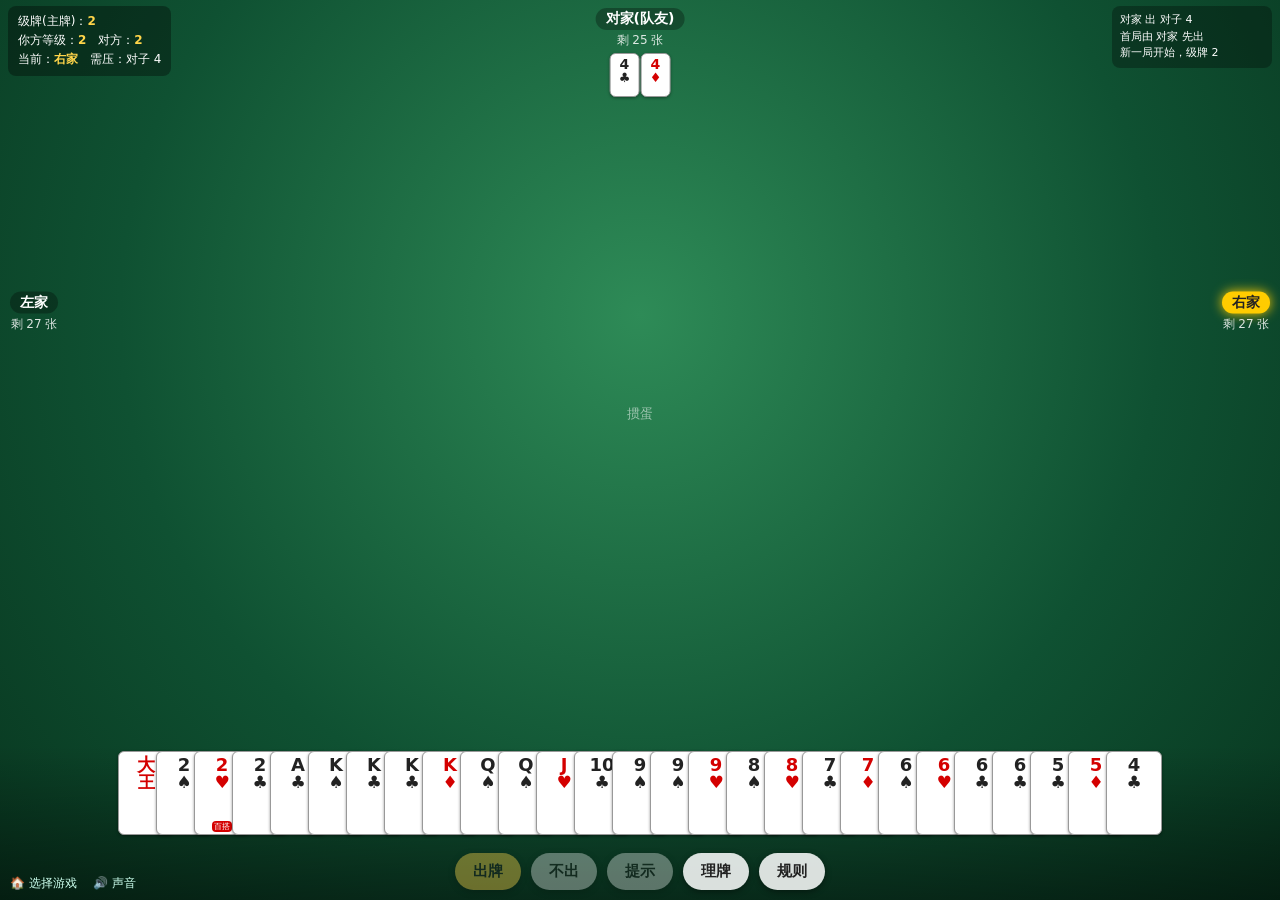
==== guandan.html @ 71511f64 "fix: correct Guandan rules and voice announcements - Implement 接风 (jiefeng): when a finished player " ====
<!DOCTYPE html>
<html lang="zh-CN">
<head>
<meta charset="UTF-8" />
<meta name="viewport" content="width=device-width, initial-scale=1.0" />
<title>掼蛋 Guandan</title>
<style>
  * { box-sizing: border-box; -webkit-tap-highlight-color: transparent; }
  body {
    margin: 0; font-family: "PingFang SC", "Microsoft YaHei", system-ui, sans-serif;
    background: radial-gradient(circle at 50% 35%, #2e8b57 0%, #0f5132 60%, #08361f 100%);
    color: #fff; height: 100vh; overflow: hidden; user-select: none;
  }
  #board { position: relative; width: 100%; height: 100%; }
  .seat { position: absolute; text-align: center; }
  .seat .name { font-size: 14px; font-weight: 600; padding: 2px 10px; border-radius: 12px;
    background: rgba(0,0,0,.3); display: inline-block; }
  .seat.turn .name { background: #ffcc00; color: #222; box-shadow: 0 0 12px #ffcc00; }
  .seat .count { font-size: 12px; opacity: .85; margin-top: 2px; }
  /* seats */
  #seat2 { top: 8px; left: 50%; transform: translateX(-50%); }      /* partner top */
  #seat1 { top: 38%; left: 10px; transform: translateY(-50%); }     /* left */
  #seat3 { top: 38%; right: 10px; transform: translateY(-50%); }    /* right */
  #seat0 { bottom: 150px; left: 50%; transform: translateX(-50%); display:none; }

  .played { margin-top: 4px; min-height: 56px; display: flex; justify-content: center; gap: 1px; }
  .played .mini { width: 30px; height: 44px; }
  .played .pass { font-size: 18px; color: #ffd; opacity:.9; padding-top:12px; }

  .card {
    background: #fff; color: #222; border-radius: 6px; border: 1px solid #999;
    display: inline-flex; flex-direction: column; align-items: center; justify-content: flex-start;
    font-weight: 700; position: relative; box-shadow: 0 1px 3px rgba(0,0,0,.4);
  }
  .card.red { color: #d40000; }
  .card .r { line-height: 1; }
  .card .s { line-height: 1; }
  .mini { width: 34px; height: 50px; font-size: 13px; padding-top:3px; }
  .mini .r { font-size: 14px; }
  .mini .s { font-size: 13px; }
  .back { background: repeating-linear-gradient(45deg,#1a3a8f,#1a3a8f 6px,#2451c4 6px,#2451c4 12px);
    border:1px solid #0b1f54; }

  #hand-area { position: absolute; bottom: 0; left: 0; right: 0; padding: 6px 8px 10px;
    background: linear-gradient(to top, rgba(0,0,0,.45), transparent); }
  #hand { display: flex; justify-content: center; flex-wrap: wrap; min-height: 96px; }
  #hand .card {
    width: 56px; height: 84px; font-size: 16px; margin-left: -18px; padding-top: 4px;
    transition: transform .12s; cursor: pointer;
  }
  #hand .card:first-child { margin-left: 0; }
  #hand .card .r { font-size: 18px; }
  #hand .card .s { font-size: 17px; }
  #hand .card.sel { transform: translateY(-18px); box-shadow: 0 0 8px #ffcc00; }
  #hand .card.wild::after { content:"百搭"; position:absolute; bottom:2px; font-size:8px;
    color:#fff; background:#d40000; border-radius:4px; padding:0 2px; font-weight:400; }

  #controls { display: flex; justify-content: center; gap: 10px; margin-top: 6px; align-items:center; }
  button {
    font-family: inherit; font-size: 15px; font-weight: 600; padding: 9px 18px; border: none;
    border-radius: 22px; cursor: pointer; color: #222; background: #ffd54a; box-shadow: 0 2px 6px rgba(0,0,0,.4);
  }
  button:disabled { opacity: .4; cursor: default; }
  button.ghost { background: rgba(255,255,255,.85); }

  #status { position: absolute; top: 6px; left: 8px; font-size: 12px; line-height: 1.6;
    background: rgba(0,0,0,.35); padding: 6px 10px; border-radius: 8px; }
  #status b { color: #ffd54a; }
  #log { position: absolute; top: 6px; right: 8px; width: 160px; font-size: 11px; line-height: 1.5;
    background: rgba(0,0,0,.3); padding: 6px 8px; border-radius: 8px; max-height: 130px; overflow: hidden; }

  #overlay { position: absolute; inset: 0; background: rgba(0,0,0,.72); display: none;
    flex-direction: column; align-items: center; justify-content: center; z-index: 10; text-align: center; }
  #overlay h2 { margin: 0 0 12px; }
  #overlay p { margin: 4px; font-size: 15px; }
  #center-hint { position:absolute; top:46%; left:50%; transform:translate(-50%,-50%);
    font-size:13px; opacity:.55; pointer-events:none; }
</style>
</head>
<body>
<div id="board">
  <div id="status"></div>
  <div id="log"></div>
  <div id="center-hint">掼蛋</div>

  <div class="seat" id="seat2"><span class="name">对家(队友)</span><div class="count"></div><div class="played"></div></div>
  <div class="seat" id="seat1"><span class="name">左家</span><div class="count"></div><div class="played"></div></div>
  <div class="seat" id="seat3"><span class="name">右家</span><div class="count"></div><div class="played"></div></div>
  <div class="seat" id="seat0"><div class="played"></div></div>

  <div id="hand-area">
    <div id="hand"></div>
    <div id="controls">
      <button id="btnPlay">出牌</button>
      <button id="btnPass" class="ghost">不出</button>
      <button id="btnHint" class="ghost">提示</button>
      <button id="btnSort" class="ghost">理牌</button>
      <button id="btnHelp" class="ghost">规则</button>
    </div>
  </div>

  <div id="overlay">
    <h2 id="ovTitle"></h2>
    <div id="ovBody"></div>
    <button id="ovBtn" style="margin-top:16px;">继续</button>
  </div>
  <div style="position:absolute;bottom:8px;left:10px;display:flex;gap:16px;z-index:5;font-size:12px;">
    <a href="index.html" style="color:#cfe;text-decoration:none;">🏠 选择游戏</a>
    <span id="sound-toggle" style="color:#cfe;cursor:pointer;user-select:none;">🔊 声音</span>
  </div>
</div>

<script>
/* ============================ 声音合成器 ============================ */
const Sound = {
  ctx: null,
  muted: false,
  init() {
    if (!this.ctx) {
      const AudioContextClass = window.AudioContext || window.webkitAudioContext;
      if (AudioContextClass) {
        this.ctx = new AudioContextClass();
      }
      this.muted = localStorage.getItem('game_sound_muted') === 'true';
      this.updateToggleButton();
    }
    if (this.ctx && this.ctx.state === 'suspended') {
      this.ctx.resume();
    }
  },
  toggleMute() {
    this.init();
    this.muted = !this.muted;
    localStorage.setItem('game_sound_muted', this.muted);
    this.updateToggleButton();
    return this.muted;
  },
  updateToggleButton() {
    const btn = document.getElementById('sound-toggle');
    if (btn) {
      btn.textContent = this.muted ? '🔇 静音' : '🔊 声音';
    }
  },
  dealSequence() {
    this.init();
    if (this.muted || !this.ctx) return;
    for (let i = 0; i < 6; i++) {
      setTimeout(() => this.play('deal'), i * 60);
    }
  },
  play(type) {
    this.init();
    if (this.muted || !this.ctx) return;
    const now = this.ctx.currentTime;
    try {
      switch(type) {
        case 'click': {
          const osc = this.ctx.createOscillator();
          const gain = this.ctx.createGain();
          osc.connect(gain);
          gain.connect(this.ctx.destination);
          osc.type = 'triangle';
          osc.frequency.setValueAtTime(600, now);
          osc.frequency.exponentialRampToValueAtTime(150, now + 0.08);
          gain.gain.setValueAtTime(0.08, now);
          gain.gain.exponentialRampToValueAtTime(0.001, now + 0.08);
          osc.start(now);
          osc.stop(now + 0.08);
          break;
        }
        case 'play': {
          const bufferSize = this.ctx.sampleRate * 0.12;
          const buffer = this.ctx.createBuffer(1, bufferSize, this.ctx.sampleRate);
          const data = buffer.getChannelData(0);
          for (let i = 0; i < bufferSize; i++) data[i] = Math.random() * 2 - 1;
          const noise = this.ctx.createBufferSource();
          noise.buffer = buffer;
          const filter = this.ctx.createBiquadFilter();
          filter.type = 'lowpass';
          filter.frequency.setValueAtTime(1000, now);
          filter.frequency.exponentialRampToValueAtTime(150, now + 0.12);
          const noiseGain = this.ctx.createGain();
          noiseGain.gain.setValueAtTime(0.12, now);
          noiseGain.gain.exponentialRampToValueAtTime(0.001, now + 0.12);
          noise.connect(filter);
          filter.connect(noiseGain);
          noiseGain.connect(this.ctx.destination);
          noise.start(now);

          const osc = this.ctx.createOscillator();
          const oscGain = this.ctx.createGain();
          osc.type = 'sine';
          osc.frequency.setValueAtTime(150, now);
          osc.frequency.exponentialRampToValueAtTime(60, now + 0.12);
          oscGain.gain.setValueAtTime(0.2, now);
          oscGain.gain.exponentialRampToValueAtTime(0.001, now + 0.12);
          osc.connect(oscGain);
          oscGain.connect(this.ctx.destination);
          osc.start(now);
          osc.stop(now + 0.12);
          break;
        }
        case 'pass': {
          const osc = this.ctx.createOscillator();
          const gain = this.ctx.createGain();
          osc.connect(gain);
          gain.connect(this.ctx.destination);
          osc.type = 'triangle';
          osc.frequency.setValueAtTime(250, now);
          osc.frequency.linearRampToValueAtTime(180, now + 0.15);
          gain.gain.setValueAtTime(0.06, now);
          gain.gain.exponentialRampToValueAtTime(0.001, now + 0.15);
          osc.start(now);
          osc.stop(now + 0.15);
          break;
        }
        case 'deal': {
          const osc = this.ctx.createOscillator();
          const gain = this.ctx.createGain();
          osc.connect(gain);
          gain.connect(this.ctx.destination);
          osc.type = 'sine';
          osc.frequency.setValueAtTime(800, now);
          osc.frequency.exponentialRampToValueAtTime(300, now + 0.04);
          gain.gain.setValueAtTime(0.03, now);
          gain.gain.exponentialRampToValueAtTime(0.001, now + 0.04);
          osc.start(now);
          osc.stop(now + 0.04);
          break;
        }
        case 'win': {
          const notes = [261.63, 329.63, 392.00, 523.25];
          notes.forEach((freq, idx) => {
            const osc = this.ctx.createOscillator();
            const gain = this.ctx.createGain();
            osc.type = 'sine';
            osc.frequency.setValueAtTime(freq, now + idx * 0.05);
            gain.gain.setValueAtTime(0, now);
            gain.gain.linearRampToValueAtTime(0.06, now + idx * 0.05 + 0.02);
            gain.gain.exponentialRampToValueAtTime(0.001, now + idx * 0.05 + 0.3);
            osc.connect(gain);
            gain.connect(this.ctx.destination);
            osc.start(now + idx * 0.05);
            osc.stop(now + idx * 0.05 + 0.3);
          });
          break;
        }
        case 'tribute': {
          const osc1 = this.ctx.createOscillator();
          const osc2 = this.ctx.createOscillator();
          const gain = this.ctx.createGain();
          osc1.type = 'sine';
          osc1.frequency.setValueAtTime(523.25, now);
          osc1.frequency.setValueAtTime(659.25, now + 0.1);
          osc2.type = 'sine';
          osc2.frequency.setValueAtTime(783.99, now);
          osc2.frequency.setValueAtTime(1046.50, now + 0.1);
          gain.gain.setValueAtTime(0.08, now);
          gain.gain.exponentialRampToValueAtTime(0.001, now + 0.35);
          osc1.connect(gain);
          osc2.connect(gain);
          gain.connect(this.ctx.destination);
          osc1.start(now);
          osc1.stop(now + 0.35);
          osc2.start(now);
          osc2.stop(now + 0.35);
          break;
        }
        case 'warn': {
          const osc = this.ctx.createOscillator();
          const gain = this.ctx.createGain();
          osc.connect(gain);
          gain.connect(this.ctx.destination);
          osc.type = 'sawtooth';
          osc.frequency.setValueAtTime(130, now);
          gain.gain.setValueAtTime(0.1, now);
          gain.gain.exponentialRampToValueAtTime(0.001, now + 0.15);
          osc.start(now);
          osc.stop(now + 0.15);
          break;
        }
        case 'victory': {
          const notes = [261.63, 293.66, 329.63, 349.23, 392.00, 440.00, 493.88, 523.25];
          notes.forEach((freq, idx) => {
            const osc = this.ctx.createOscillator();
            const gain = this.ctx.createGain();
            osc.type = 'triangle';
            osc.frequency.setValueAtTime(freq, now + idx * 0.1);
            gain.gain.setValueAtTime(0, now);
            gain.gain.linearRampToValueAtTime(0.08, now + idx * 0.1 + 0.02);
            gain.gain.exponentialRampToValueAtTime(0.001, now + idx * 0.1 + 0.4);
            osc.connect(gain);
            gain.connect(this.ctx.destination);
            osc.start(now + idx * 0.1);
            osc.stop(now + idx * 0.1 + 0.4);
          });
          break;
        }
        case 'defeat': {
          const osc = this.ctx.createOscillator();
          const gain = this.ctx.createGain();
          osc.connect(gain);
          gain.connect(this.ctx.destination);
          osc.type = 'sawtooth';
          osc.frequency.setValueAtTime(220, now);
          osc.frequency.linearRampToValueAtTime(110, now + 0.6);
          gain.gain.setValueAtTime(0.08, now);
          gain.gain.linearRampToValueAtTime(0.08, now + 0.3);
          gain.gain.exponentialRampToValueAtTime(0.001, now + 0.6);
          osc.start(now);
          osc.stop(now + 0.6);
          break;
        }
      }
    } catch (e) {
      console.warn("Web Audio API error:", e);
    }
  },
  speak(text, seatIndex = 0) {
    this.init();
    if (this.muted || !window.speechSynthesis) return;
    try {
      window.speechSynthesis.cancel();
      const utterance = new SpeechSynthesisUtterance(text);
      utterance.lang = 'zh-CN';
      const rates = [1.15, 1.25, 1.1, 1.2];
      const pitches = [1.05, 0.95, 1.15, 0.9];
      utterance.rate = rates[seatIndex % 4];
      utterance.pitch = pitches[seatIndex % 4];
      
      const voices = window.speechSynthesis.getVoices().filter(v => v.lang.includes('zh'));
      if (voices.length > 0) {
        utterance.voice = voices[seatIndex % voices.length];
      }
      window.speechSynthesis.speak(utterance);
    } catch (e) {
      console.warn("Speech synthesis error:", e);
    }
  }
};
if (typeof window !== 'undefined' && window.speechSynthesis) {
  if (window.speechSynthesis.onvoiceschanged !== undefined) {
    window.speechSynthesis.onvoiceschanged = () => {};
  }
}
window.addEventListener('click', () => Sound.init(), { once: true });
window.addEventListener('touchstart', () => Sound.init(), { once: true });

/* ============================ 牌局数据 ============================ */
const SUITS = ['S','H','C','D'];           // 黑桃 红桃 梅花 方块
const SUIT_SYM = {S:'♠',H:'♥',C:'♣',D:'♦'};
const RED = new Set(['H','D']);
let uid = 0;

function makeDeck(){
  const d=[];
  for(let k=0;k<2;k++){
    for(const s of SUITS) for(let r=2;r<=14;r++) d.push({id:uid++,suit:s,rank:r,joker:null});
    d.push({id:uid++,suit:'J',rank:null,joker:'S'});
    d.push({id:uid++,suit:'J',rank:null,joker:'B'});
  }
  return d;
}
function shuffle(a){ for(let i=a.length-1;i>0;i--){const j=Math.random()*(i+1)|0;[a[i],a[j]]=[a[j],a[i]];} return a; }

/* level 是当前级牌(数字 2..14)。红桃级牌为百搭(逢人配)。 */
function isWild(c,level){ return c.suit==='H' && c.rank===level; }
function rvCard(c,level){
  if(c.joker==='B') return 17;
  if(c.joker==='S') return 16;
  if(c.rank===level) return 15;
  return c.rank;
}
function valueName(v){
  if(v===18) return '四王'; if(v===17) return '大王'; if(v===16) return '小王';
  if(v===15) return '级牌'; if(v===14) return 'A'; if(v===13) return 'K';
  if(v===12) return 'Q'; if(v===11) return 'J'; return ''+v;
}
function rankText(c){
  if(c.joker==='B') return '大王'; if(c.joker==='S') return '小王';
  return ({11:'J',12:'Q',13:'K',14:'A'})[c.rank] || ''+c.rank;
}

/* ============================ 牌型识别 ============================ */
function tryNOAK(rest,wc,level){          // n 张同点 (含百搭填充)
  if(rest.some(c=>c.joker)){
    if(wc>0) return null;
    const t=new Set(rest.map(c=>c.joker));
    if(t.size!==1) return null;
    return {value: rest[0].joker==='B'?17:16, n:rest.length};
  }
  if(rest.length===0) return {value:15,n:wc};
  const r=rest[0].rank;
  if(rest.some(c=>c.rank!==r)) return null;
  return {value: r===level?15:r, n:rest.length+wc};
}
function seqValue(rest,wc,g,nr){           // 连张: g=每点张数, nr=连续点数个数
  if(rest.length+wc !== g*nr) return null;
  if(rest.some(c=>c.joker)) return null;
  const cnt={}; rest.forEach(c=>cnt[c.rank]=(cnt[c.rank]||0)+1);
  for(let start=1; start<=15-nr; start++){
    let ok=true, inWin=0;
    for(let i=0;i<nr;i++){
      let r=start+i; let ar=(r===1)?14:r;
      let h=cnt[ar]||0;
      if(h>g){ok=false;break;}
      inWin+=h;
    }
    if(!ok) continue;
    if(inWin!==rest.length) continue;      // 有牌落在窗口外
    return start+nr-1;                      // 以顶点比大小
  }
  return null;
}
function tryFullHouse(sel,level){          // 三带二
  const rest=sel.filter(c=>!isWild(c,level)), wc=sel.length-rest.length;
  if(rest.some(c=>c.joker)) return null;
  const cnt={}; rest.forEach(c=>cnt[c.rank]=(cnt[c.rank]||0)+1);
  const cands=[...new Set([...Object.keys(cnt).map(Number),level])];
  let best=null;
  for(const tR of cands) for(const pR of cands){
    if(tR===pR) continue;
    const hT=cnt[tR]||0, hP=cnt[pR]||0;
    if(hT>3||hP>2) continue;
    if(hT+hP!==rest.length) continue;
    if((3-hT)+(2-hP)!==wc) continue;
    const v=(tR===level)?15:tR;
    if(best===null||v>best) best=v;
  }
  return best;
}
function seqOnSel(sel,level,g,nr){
  const rest=sel.filter(c=>!isWild(c,level)), wc=sel.length-rest.length;
  return seqValue(rest,wc,g,nr);
}
function tryStraightFlush(sel,level){
  const rest=sel.filter(c=>!isWild(c,level)), wc=sel.length-rest.length;
  if(rest.some(c=>c.joker)) return null;
  if(new Set(rest.map(c=>c.suit)).size>1) return null;
  return seqValue(rest,wc,1,5);
}

// 返回该组牌可表达的所有合法牌型
function evaluateSelection(sel,level){
  const rest=sel.filter(c=>!isWild(c,level)), wc=sel.length-rest.length, n=sel.length;
  const ds=[];
  const noak=tryNOAK(rest,wc,level);
  if(noak){
    if(noak.n===1) ds.push({category:'normal',type:'single',len:1,value:noak.value});
    else if(noak.n===2) ds.push({category:'normal',type:'pair',len:2,value:noak.value});
    else if(noak.n===3) ds.push({category:'normal',type:'triple',len:3,value:noak.value});
    else if(noak.n>=4) ds.push({category:'bomb',type:'bomb',len:noak.n,value:noak.value,strength:noak.n*100+noak.value});
  }
  if(n===5){
    const fh=tryFullHouse(sel,level); if(fh!=null) ds.push({category:'normal',type:'fullhouse',len:5,value:fh});
    const st=seqOnSel(sel,level,1,5); if(st!=null) ds.push({category:'normal',type:'straight',len:5,value:st});
    const sf=tryStraightFlush(sel,level); if(sf!=null) ds.push({category:'bomb',type:'straightflush',len:5,value:sf,strength:550+sf});
  }
  if(n===6){
    const tb=seqOnSel(sel,level,2,3); if(tb!=null) ds.push({category:'normal',type:'tube',len:6,value:tb});
    const pl=seqOnSel(sel,level,3,2); if(pl!=null) ds.push({category:'normal',type:'plate',len:6,value:pl});
  }
  if(n===4 && sel.every(c=>c.joker)){
    const s=sel.filter(c=>c.joker==='S').length, b=sel.filter(c=>c.joker==='B').length;
    if(s===2&&b===2) ds.push({category:'bomb',type:'fourjokers',len:4,value:18,strength:100000});
  }
  return ds;
}
function compareBeat(d,req){
  if(!req) return true;
  if(d.category==='bomb'){ if(req.category!=='bomb') return true; return d.strength>req.strength; }
  if(req.category==='bomb') return false;
  return d.type===req.type && d.len===req.len && d.value>req.value;
}
const TYPE_ORDER=['straight','tube','plate','fullhouse','triple','pair','single'];
function choosePlay(ds,req){
  if(!ds.length) return null;
  if(req){
    const norm=ds.filter(d=>d.category==='normal');
    for(const d of norm) if(compareBeat(d,req)) return d;
    const bombs=ds.filter(d=>d.category==='bomb').sort((a,b)=>a.strength-b.strength);
    for(const d of bombs) if(compareBeat(d,req)) return d;
    return null;
  }
  const norm=ds.filter(d=>d.category==='normal');
  if(norm.length){ norm.sort((a,b)=>TYPE_ORDER.indexOf(a.type)-TYPE_ORDER.indexOf(b.type)); return norm[0]; }
  return ds.filter(d=>d.category==='bomb').sort((a,b)=>a.strength-b.strength)[0]||null;
}
function descText(d){
  const m={single:'单张',pair:'对子',triple:'三张',fullhouse:'三带二',straight:'顺子',
    tube:'三连对',plate:'钢板',bomb:d.len+'炸',straightflush:'同花顺',fourjokers:'四王炸'};
  return (m[d.type]||d.type)+' '+valueName(d.value);
}

/* ============================ AI 候选生成 ============================ */
function genMoves(hand,level){
  const moves=[], byRank={}, jokers=[], rankCards={};
  hand.forEach(c=>{
    if(c.joker) jokers.push(c);
    else { (byRank[c.rank]=byRank[c.rank]||[]).push(c); (rankCards[c.rank]=rankCards[c.rank]||[]).push(c); }
  });
  hand.forEach(c=>moves.push([c]));                       // 单张
  for(const r in byRank){ const g=byRank[r];
    if(g.length>=2) moves.push(g.slice(0,2));
    if(g.length>=3) moves.push(g.slice(0,3));
    if(g.length>=4) moves.push(g.slice());                // 炸弹
  }
  const sj=jokers.filter(c=>c.joker==='S'), bj=jokers.filter(c=>c.joker==='B');
  if(sj.length>=2) moves.push(sj.slice(0,2));
  if(bj.length>=2) moves.push(bj.slice(0,2));
  if(sj.length>=2&&bj.length>=2) moves.push([...sj.slice(0,2),...bj.slice(0,2)]);
  for(const r in byRank) if(byRank[r].length>=3)          // 三带二
    for(const r2 in byRank) if(r2!==r&&byRank[r2].length>=2)
      moves.push([...byRank[r].slice(0,3),...byRank[r2].slice(0,2)]);
  const seq=(g,nr)=>{ for(let s=1;s<=15-nr;s++){ const sel=[]; let ok=true;
    for(let i=0;i<nr;i++){ let r=s+i, ar=(r===1)?14:r; const cs=rankCards[ar]||[];
      if(cs.length<g){ok=false;break;} for(let k=0;k<g;k++) sel.push(cs[k]); }
    if(ok) moves.push(sel); } };
  seq(1,5); seq(2,3); seq(3,2);                            // 顺子 / 三连对 / 钢板
  return moves;
}

/* ============================ 游戏状态 ============================ */
const NAMES=['你','左家','对家','右家'];
let players=[], currentLevel=2, teamLevels=[2,2], aFails=[0,0];  // aFails: 各队"打A未过"次数(三打A)
let currentPlayer=0, lastPlay=null, passed=new Set(), finishedOrder=[], gameOver=false;
let selected=new Set();
let prevOrder=null;                          // 上一局名次(idx数组)，决定进贡
let pendingReturns=[], retIndex=0, returnMode=null, tributeLead=0, tributeMsgs=[];
const team=i=>i%2;
function cardName(c){ return c.joker?rankText(c):rankText(c)+SUIT_SYM[c.suit]; }

function newGame(){
  teamLevels=[2,2]; currentLevel=2; aFails=[0,0]; gameOver=false; prevOrder=null;
  startDeal();
}
function startDeal(){
  Sound.dealSequence();
  const deck=shuffle(makeDeck());
  players=[0,1,2,3].map(i=>({idx:i,hand:[],finished:false,lastShown:null}));
  deck.forEach((c,i)=>players[i%4].hand.push(c));
  players.forEach(p=>sortHand(p.hand));
  lastPlay=null; passed.clear(); finishedOrder=[]; selected.clear();
  returnMode=null; pendingReturns=[]; retIndex=0; tributeMsgs=[];
  log('新一局开始，级牌 '+valueName(currentLevel));
  if(!prevOrder){ currentPlayer=Math.floor(Math.random()*4); log('首局由 '+NAMES[currentPlayer]+' 先出'); renderAll(); step(); }   // 首局无进贡, 随机先出
  else runTribute();
}

/* ---------- 进贡 / 还贡 ---------- */
function runTribute(){
  Sound.play('tribute');
  const order=prevOrder, winT=team(order[0]);
  const dbl=team(order[1])===winT;                          // 双下=头游+二游同队
  const pairs=dbl ? [{p:order[3],r:order[0]},{p:order[2],r:order[1]}]
                  : [{p:order[3],r:order[0]}];
  const bigJokers=pairs.reduce((s,x)=>s+players[x.p].hand.filter(c=>c.joker==='B').length,0);
  if(bigJokers>=2){                                          // 抗贡
    Sound.speak("抗贡！", order[3]);
    showTributeInfo(['抗贡！进贡方持有两张大王，本局免进贡'],()=>finishTribute(order[0]));
    return;
  }
  tributeMsgs=[]; const info=[];
  Sound.speak("进贡", order[3]);
  for(const x of pairs){
    const ph=players[x.p].hand;
    const card=ph.filter(c=>!isWild(c,currentLevel)).sort((a,b)=>rvCard(b,currentLevel)-rvCard(a,currentLevel))[0];
    players[x.p].hand=ph.filter(c=>c.id!==card.id);
    players[x.r].hand.push(card);
    info.push({payer:x.p,receiver:x.r,card});
    tributeMsgs.push(`${NAMES[x.p]} 进贡 ${cardName(card)} 给 ${NAMES[x.r]}`);
  }
  tributeLead = info.length===2
    ? (rvCard(info[0].card,currentLevel)>=rvCard(info[1].card,currentLevel)?info[0]:info[1]).payer
    : info[0].payer;                                         // 进贡最大者先出
  pendingReturns=info.map(t=>({payer:t.payer,receiver:t.receiver}));
  retIndex=0; processReturns();
}
function processReturns(){
  while(retIndex<pendingReturns.length){
    const pr=pendingReturns[retIndex];
    if(pr.receiver===0){                                     // 轮到你还贡
      returnMode=pr; renderAll(); updateButtons();
      log(`请选一张不大于10的牌还贡给 ${NAMES[pr.payer]}，再按「出牌」`);
      Sound.speak("请还贡", 0);
      return;
    }
    autoReturn(pr); retIndex++;
  }
  finalizeTribute();
}
function autoReturn(pr){
  const h=players[pr.receiver].hand;
  let cand=h.filter(c=>!c.joker && !isWild(c,currentLevel) && c.rank<=10);
  if(!cand.length) cand=h.filter(c=>!isWild(c,currentLevel));
  if(!cand.length) cand=h.slice();
  const card=cand.sort((a,b)=>rvCard(a,currentLevel)-rvCard(b,currentLevel))[0];
  players[pr.receiver].hand=h.filter(c=>c.id!==card.id);
  players[pr.payer].hand.push(card);
  tributeMsgs.push(`${NAMES[pr.receiver]} 还贡 ${cardName(card)} 给 ${NAMES[pr.payer]}`);
}
function finalizeTribute(){
  returnMode=null; players.forEach(p=>sortHand(p.hand));
  showTributeInfo(tributeMsgs,()=>finishTribute(tributeLead));
}
function finishTribute(leader){
  lastPlay=null; passed.clear(); players.forEach(p=>p.lastShown=null);
  currentPlayer=leader; renderAll(); step();
}
function showTributeInfo(lines,cb){ showOverlay('进贡 · 还贡', lines.join('<br>')||'无', cb, '开始出牌'); }
function sortHand(h){ h.sort((a,b)=>rvCard(b,currentLevel)-rvCard(a,currentLevel) || SUITS.indexOf(a.suit)-SUITS.indexOf(b.suit)); }
function nextActive(i){ let j=(i+1)%4; let g=0; while(players[j].finished && g<4){ j=(j+1)%4; g++; } return j; }

function step(){
  if(gameOver) return;
  const active=players.filter(p=>!p.finished);
  // 双下提前结束: 头游+二游同队即本局胜负已定, 剩余两家按手牌数定三/四游
  if(finishedOrder.length>=2 && team(finishedOrder[0].idx)===team(finishedOrder[1].idx)){
    active.sort((a,b)=>a.hand.length-b.hand.length).forEach(p=>{ p.finished=true; finishedOrder.push(p); });
    endDeal(); return;
  }
  if(active.length<=1){ if(active.length===1){ active[0].finished=true; finishedOrder.push(active[0]); } endDeal(); return; }
  if(players[currentPlayer].finished){ currentPlayer=nextActive(currentPlayer); return step(); }
  if(currentPlayer===0){ renderAll(); updateButtons(); return; }
  renderAll(); updateButtons();
  setTimeout(()=>{
    const mv=aiMove(currentPlayer);
    if(mv) applyPlay(currentPlayer,mv.cards,mv.desc); else applyPass(currentPlayer);
    afterAction();
  },650);
}
function afterAction(){
  if(gameOver) return;
  if(lastPlay){
    const others=players.filter(p=>!p.finished && p.idx!==lastPlay.player);
    if(others.every(p=>passed.has(p.idx))){
      let leader=lastPlay.player;
      if(players[leader].finished){
        // 出完牌者赢得本轮，出牌权应交给其队友(对家)继续交战，
        // 队友也出完才轮到下家——不能把胜利果实让给对方
        const partner=(leader+2)%4;
        leader = players[partner].finished ? nextActive(leader) : partner;
      }
      lastPlay=null; passed.clear(); players.forEach(p=>p.lastShown=null);
      currentPlayer=leader; renderAll(); return step();
    }
  }
  currentPlayer=nextActive(currentPlayer); renderAll(); step();
}
function rankVoiceName(v, level) {
  if (v === 15) v = level;
  if (v === 18) return '四王';
  if (v === 17) return '大王';
  if (v === 16) return '小王';
  if (v === 14) return 'a';
  if (v === 13) return 'k';
  if (v === 12) return 'q';
  if (v === 11) return 'j';
  if (v === 10) return '十';
  if (v === 9) return '九';
  if (v === 8) return '八';
  if (v === 7) return '七';
  if (v === 6) return '六';
  if (v === 5) return '五';
  if (v === 4) return '四';
  if (v === 3) return '三';
  if (v === 2) return '二';
  return '' + v;
}
function getGuandanPlaySpeech(desc, cards, level) {
  const t = desc.type;
  const v = desc.value;
  switch (t) {
    case 'single':
      return rankVoiceName(v, level);
    case 'pair':
      return "对" + rankVoiceName(v, level);
    case 'triple':
      return "三个" + rankVoiceName(v, level);
    case 'fullhouse':
      return "三带二";
    case 'straight':
      return "顺子";
    case 'tube':
      return "三连对";
    case 'plate':
      return "钢板";
    case 'bomb':
      return desc.len + "炸";
    case 'straightflush':
      return "同花顺";
    case 'fourjokers':
      return "四王炸";
    default:
      return descText(desc);
  }
}
function applyPlay(idx,cards,desc){
  const p=players[idx]; const ids=new Set(cards.map(c=>c.id));
  p.hand=p.hand.filter(c=>!ids.has(c.id));
  lastPlay={player:idx,desc,cards:cards.slice()};
  passed.clear(); players.forEach(q=>{ if(q.idx!==idx) q.lastShown=null; });
  p.lastShown=cards.slice();
  log(NAMES[idx]+' 出 '+descText(desc));
  Sound.play('play');
  
  let speechText = getGuandanPlaySpeech(desc, cards, currentLevel);
  if (p.hand.length === 1) {
    speechText += "，剩一张";
  } else if (p.hand.length === 2) {
    speechText += "，剩两张";
  }
  Sound.speak(speechText, idx);

  if(p.hand.length===0){ p.finished=true; finishedOrder.push(p); log('🎉 '+NAMES[idx]+' 出完!'); }
}
function applyPass(idx){
  passed.add(idx);
  players[idx].lastShown='pass';
  log(NAMES[idx]+' 不出');
  Sound.play('pass');
  
  const passPhrases = ["不出", "不要", "要不起", "过"];
  const phrase = passPhrases[Math.floor(Math.random() * passPhrases.length)];
  Sound.speak(phrase, idx);
}

function bombCardIds(hand){                       // 属于炸弹的牌(不可拆)
  const ids=new Set(), byRank={}, jk={S:[],B:[]};
  hand.forEach(c=>{ if(c.joker)jk[c.joker].push(c); else (byRank[c.rank]=byRank[c.rank]||[]).push(c); });
  for(const r in byRank) if(byRank[r].length>=4) byRank[r].forEach(c=>ids.add(c.id));
  if(jk.S.length>=2&&jk.B.length>=2) jk.S.concat(jk.B).forEach(c=>ids.add(c.id));
  return ids;
}
function breakage(cards,hand){                    // 拆牌惩罚: 拆散对子/三条留下零头
  const cnt={}; hand.forEach(c=>{const k=c.joker||('r'+c.rank); cnt[k]=(cnt[k]||0)+1;});
  const used={}; cards.forEach(c=>{const k=c.joker||('r'+c.rank); used[k]=(used[k]||0)+1;});
  let pen=0; for(const k in used) if(used[k]<cnt[k]) pen+=cnt[k]-used[k];
  return pen;
}
function aiMove(idx){
  const hand=players[idx].hand, req=lastPlay?lastPlay.desc:null, lvl=currentLevel;
  const bombIds=bombCardIds(hand), cand=[];
  for(const m of genMoves(hand,lvl)){
    const d=choosePlay(evaluateSelection(m,lvl),null); if(!d) continue;
    cand.push({cards:m,desc:d,bk:breakage(m,hand),
      breaksBomb:d.category!=='bomb'&&m.some(c=>bombIds.has(c.id))});
  }
  const beats=cand.filter(c=>compareBeat(c.desc,req));
  const goOut=p=>p.filter(c=>c.cards.length===hand.length).sort((a,b)=>a.desc.value-b.desc.value)[0];

  // 队友正压着这墩 → 配合，不抢自家人(除非能一手走完)
  if(req && lastPlay.player!==idx && team(lastPlay.player)===team(idx)){
    return goOut(beats) || null;
  }

  if(!req){                                       // 自由出牌
    let pool=beats.filter(c=>c.desc.category==='normal'&&!c.breaksBomb);
    if(!pool.length) pool=beats.filter(c=>c.desc.category==='normal');
    if(!pool.length) pool=beats;
    const out=goOut(pool); if(out) return out;
    pool.sort((a,b)=>a.bk-b.bk || a.desc.value-b.desc.value || b.cards.length-a.cards.length);
    return pool[0];
  }

  // 压对手: 优先不拆炸/不拆牌、用最小的牌压
  const norm=beats.filter(c=>c.desc.category==='normal');
  const nb=norm.filter(c=>!c.breaksBomb), pool=nb.length?nb:norm;
  if(pool.length){
    const out=goOut(pool); if(out) return out;
    pool.sort((a,b)=>a.desc.value-b.desc.value || a.bk-b.bk || a.cards.length-b.cards.length);
    return pool[0];
  }
  // 只能动炸弹
  const bombs=beats.filter(c=>c.desc.category==='bomb').sort((a,b)=>a.desc.strength-b.desc.strength);
  if(bombs.length){
    const oppLow=players.some(q=>!q.finished&&team(q.idx)!==team(idx)&&q.hand.length<=4);
    if(oppLow || hand.length<=bombs[0].cards.length) return bombs[0];
  }
  return null;
}

function endDeal(){
  const order=finishedOrder.map(p=>p.idx);
  const winner=order[0], winTeam=team(winner), loseTeam=1-winTeam;
  const partner=(winner+2)%4;
  const pRank=order.indexOf(partner);                 // 0-based 名次
  const gain=[0,3,2,1][pRank];                          // 头游+队友(二游/三游/四游)
  const me=team(0)===winTeam;
  const sideName=t=>t===0?'你方':'对方';
  const demote=t=>{ teamLevels[t]=2; aFails[t]=0; };    // 三打A未过, 降回2级
  const msgs=[`名次：${order.map((i,n)=>(n+1)+'.'+NAMES[i]).join('  ')}`,
              `<b>${sideName(winTeam)}</b> 头游`];
  let title;

  if(teamLevels[winTeam]===14){                         // 打A方当头游, 判定过A
    if(gain>=2){                                         // 双下 或 1、3名 → 过A获胜
      gameOver=true;
      title=me?'🏆 你方过A，获胜！':'😵 对方过A，你方失败';
      msgs.push(`${sideName(winTeam)}在 A 上${gain===3?'双下':'1、3名'}，过 A 获胜！`);
      Sound.play(me?'victory':'defeat');
      showOverlay(title,msgs.join('<br>'),()=>newGame(),'再来一局');
      return;
    }
    aFails[winTeam]++;                                   // 1、4名 → 打A未过
    if(aFails[winTeam]>=3){ demote(winTeam); msgs.push(`⚠ ${sideName(winTeam)}三次打 A 未过，降回 2 级！`); }
    else msgs.push(`${sideName(winTeam)}打 A 未过(1、4名)，第 ${aFails[winTeam]} 次，继续打 A`);
  } else {                                               // 未到A: 正常升级, 最高停在A
    teamLevels[winTeam]=Math.min(14, teamLevels[winTeam]+gain);
    msgs.push(`升 ${gain} 级，至 ${valueName(teamLevels[winTeam])}`);
  }

  if(teamLevels[loseTeam]===14){                         // 对方停在A却未得头游, 也算一次打A未过
    aFails[loseTeam]++;
    if(aFails[loseTeam]>=3){ demote(loseTeam); msgs.push(`⚠ ${sideName(loseTeam)}三次打 A 未过，降回 2 级！`); }
    else msgs.push(`${sideName(loseTeam)}打 A 未过(未得头游)，第 ${aFails[loseTeam]} 次`);
  }

  currentLevel=teamLevels[winTeam];                      // 下一局级牌跟随本局头游方
  title=(me?'本局你方头游':'本局对方头游')+' — 下局打 '+valueName(currentLevel);
  Sound.play(me?'win':'defeat');
  showOverlay(title,msgs.join('<br>'),()=>{ prevOrder=order; startDeal(); },'下一局');
}

/* ============================ 人类操作 ============================ */
function onPlay(){
  if(returnMode){                                  // 还贡模式
    const sel=players[0].hand.filter(c=>selected.has(c.id));
    if(sel.length!==1){ flash('请选一张牌还贡'); return; }
    const card=sel[0];
    if(card.joker||isWild(card,currentLevel)||card.rank>10){ flash('还贡必须是一张不大于10的牌'); return; }
    selected.clear();
    const pr=returnMode; const h=players[pr.receiver].hand;
    players[pr.receiver].hand=h.filter(c=>c.id!==card.id);
    players[pr.payer].hand.push(card);
    tributeMsgs.push(`你 还贡 ${cardName(card)} 给 ${NAMES[pr.payer]}`);
    returnMode=null; retIndex++; processReturns();
    return;
  }
  if(currentPlayer!==0||gameOver) return;
  const sel=players[0].hand.filter(c=>selected.has(c.id));
  if(!sel.length){ flash('请选择要出的牌'); return; }
  const d=choosePlay(evaluateSelection(sel,currentLevel), lastPlay?lastPlay.desc:null);
  if(!d){ flash(lastPlay?'打不过上家 / 不是合法牌型':'不是合法牌型'); return; }
  selected.clear();
  applyPlay(0,sel,d);
  afterAction();
}
function onPass(){
  if(currentPlayer!==0||gameOver||!lastPlay) return;
  selected.clear(); applyPass(0); afterAction();
}
function onHint(){
  if(currentPlayer!==0) return;
  const req=lastPlay?lastPlay.desc:null;
  const cand=[];
  for(const m of genMoves(players[0].hand,currentLevel)){
    const d=choosePlay(evaluateSelection(m,currentLevel),null);
    if(d && compareBeat(d,req)) cand.push({cards:m,desc:d});
  }
  if(!cand.length){ flash('没有能出的牌，建议「不出」'); return; }
  const norm=cand.filter(c=>c.desc.category==='normal'); const pool=norm.length?norm:cand;
  pool.sort((a,b)=>(a.desc.value-b.desc.value)||(a.cards.length-b.cards.length));
  selected=new Set(pool[0].cards.map(c=>c.id));
  renderHand();
}
function toggleCard(id){
  if((currentPlayer!==0&&!returnMode)||gameOver) return;
  if(selected.has(id)) selected.delete(id); else selected.add(id);
  Sound.play('click');
  renderHand();
}

/* ============================ 渲染 ============================ */
function cardEl(c,cls){
  const d=document.createElement('div');
  d.className='card '+(cls||'')+((c.joker||RED.has(c.suit))?' red':'')+(isWild(c,currentLevel)?' wild':'');
  if(c.joker){ d.innerHTML=`<div class="r">${c.joker==='B'?'大':'小'}</div><div class="s">王</div>`; }
  else d.innerHTML=`<div class="r">${rankText(c)}</div><div class="s">${SUIT_SYM[c.suit]}</div>`;
  return d;
}
function backEl(){ const d=document.createElement('div'); d.className='card mini back'; return d; }

function renderSeat(i){
  const seat=document.getElementById('seat'+i), p=players[i];
  seat.classList.toggle('turn', currentPlayer===i && !gameOver);
  if(i!==0){
    seat.querySelector('.count').textContent='剩 '+p.hand.length+' 张'+(p.finished?' ✔':'');
  }
  const pl=seat.querySelector('.played'); pl.innerHTML='';
  if(p.lastShown==='pass'){ const s=document.createElement('div'); s.className='pass'; s.textContent='不出'; pl.appendChild(s); }
  else if(Array.isArray(p.lastShown)){ p.lastShown.forEach(c=>pl.appendChild(cardEl(c,'mini'))); }
}
function renderHand(){
  const h=document.getElementById('hand'); h.innerHTML='';
  players[0].hand.forEach(c=>{
    const el=cardEl(c); if(selected.has(c.id)) el.classList.add('sel');
    el.onclick=()=>toggleCard(c.id);
    h.appendChild(el);
  });
}
function renderAll(){
  [1,2,3].forEach(renderSeat);
  // 你的出牌也显示在底部上方
  const seat0=document.getElementById('seat0'); seat0.style.display=Array.isArray(players[0].lastShown)?'block':(players[0].lastShown==='pass'?'block':'none');
  const pl=seat0.querySelector('.played'); pl.innerHTML='';
  if(players[0].lastShown==='pass'){ const s=document.createElement('div'); s.className='pass'; s.textContent='不出'; pl.appendChild(s); }
  else if(Array.isArray(players[0].lastShown)) players[0].lastShown.forEach(c=>pl.appendChild(cardEl(c,'mini')));
  renderHand();
  document.getElementById('status').innerHTML=
    `级牌(主牌)：<b>${valueName(currentLevel)}</b><br>`+
    `你方等级：<b>${valueName(teamLevels[0])}</b>${teamLevels[0]===14&&aFails[0]?'(打A第'+(aFails[0]+1)+'次)':''}　对方：<b>${valueName(teamLevels[1])}</b>${teamLevels[1]===14&&aFails[1]?'(打A第'+(aFails[1]+1)+'次)':''}<br>`+
    `当前：<b>${NAMES[currentPlayer]}</b>${lastPlay?'　需压：'+descText(lastPlay.desc):'　(自由出牌)'}`;
}
function updateButtons(){
  if(returnMode){
    document.getElementById('btnPlay').disabled=false;
    document.getElementById('btnPass').disabled=true;
    document.getElementById('btnHint').disabled=true;
    return;
  }
  const my=currentPlayer===0 && !gameOver;
  document.getElementById('btnPlay').disabled=!my;
  document.getElementById('btnPass').disabled=!my||!lastPlay;
  document.getElementById('btnHint').disabled=!my;
}
let logs=[];
function log(t){ logs.unshift(t); logs=logs.slice(0,8); document.getElementById('log').innerHTML=logs.join('<br>'); }
function flash(t){ log('⚠ '+t); Sound.play('warn'); }
function showOverlay(title,body,cb,btn){
  document.getElementById('ovTitle').textContent=title;
  document.getElementById('ovBody').innerHTML=body;
  const o=document.getElementById('overlay'); o.style.display='flex';
  const b=document.getElementById('ovBtn'); b.textContent=btn||'继续';
  b.onclick=()=>{ o.style.display='none'; cb(); };
}

/* ============================ 绑定 & 启动 ============================ */
document.getElementById('btnPlay').onclick=onPlay;
document.getElementById('btnPass').onclick=onPass;
document.getElementById('btnHint').onclick=onHint;
document.getElementById('btnSort').onclick=()=>{ sortHand(players[0].hand); renderHand(); };
document.getElementById('btnHelp').onclick=()=>window.open('help.html','_blank');
document.getElementById('sound-toggle').onclick=()=>Sound.toggleMute();
Sound.updateToggleButton();
newGame();
</script>
</body>
</html>
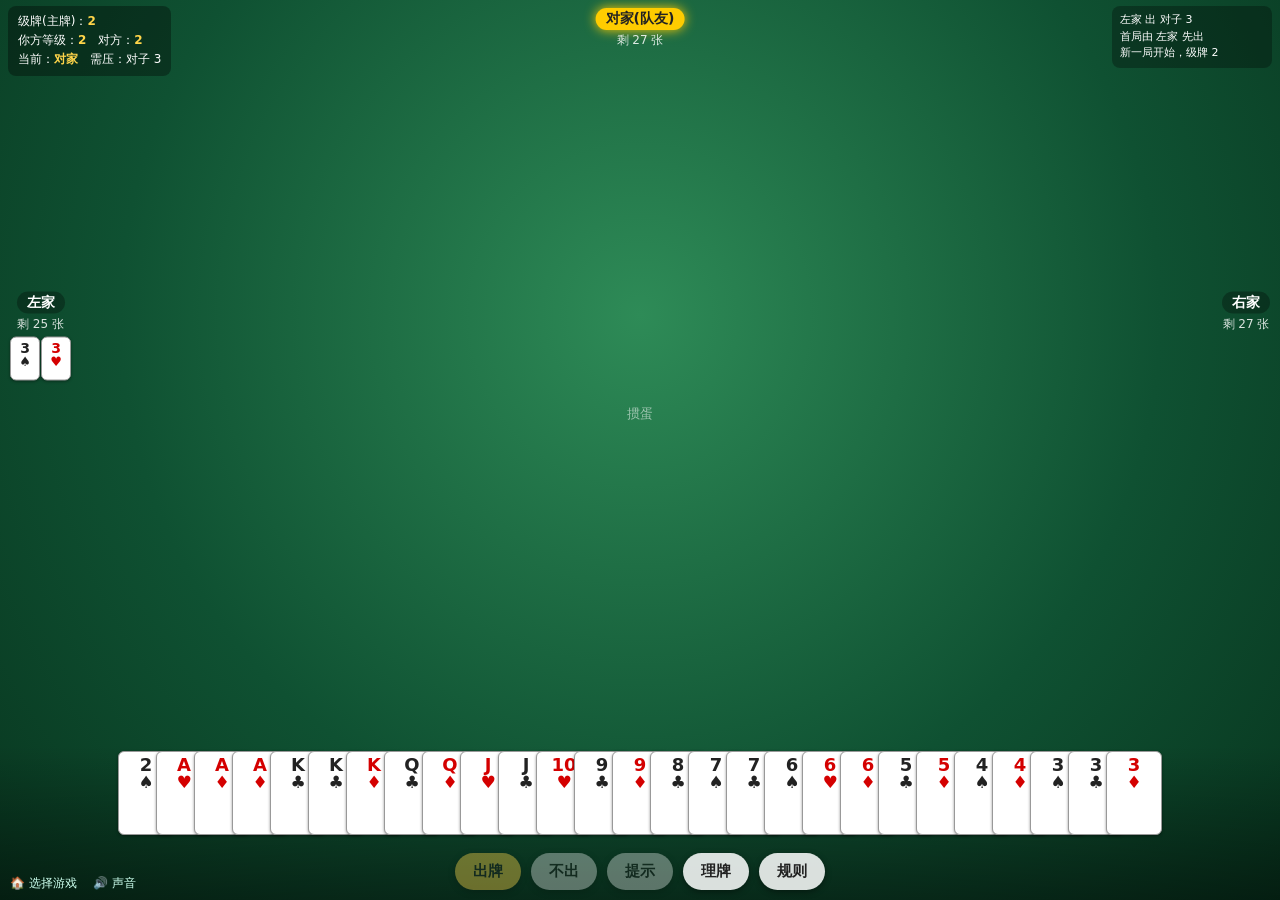
==== commit 4f3e87b0: "feat: replace mechanical TTS with Baidu real-voice clips, drop scary thump - Add tools/gen_voices.py" ====
--- a/guandan.html
+++ b/guandan.html
@@ -110,6 +110,7 @@
   </div>
 </div>
 
+<script src="voices.js"></script>
 <script>
 /* ============================ 声音合成器 ============================ */
 const Sound = {
@@ -131,6 +132,7 @@
   toggleMute() {
     this.init();
     this.muted = !this.muted;
+    if (this.muted && this._stopVoice) this._stopVoice();
     localStorage.setItem('game_sound_muted', this.muted);
     this.updateToggleButton();
     return this.muted;
@@ -186,18 +188,7 @@
           filter.connect(noiseGain);
           noiseGain.connect(this.ctx.destination);
           noise.start(now);
-
-          const osc = this.ctx.createOscillator();
-          const oscGain = this.ctx.createGain();
-          osc.type = 'sine';
-          osc.frequency.setValueAtTime(150, now);
-          osc.frequency.exponentialRampToValueAtTime(60, now + 0.12);
-          oscGain.gain.setValueAtTime(0.2, now);
-          oscGain.gain.exponentialRampToValueAtTime(0.001, now + 0.12);
-          osc.connect(oscGain);
-          oscGain.connect(this.ctx.destination);
-          osc.start(now);
-          osc.stop(now + 0.12);
+          // 已移除原先的低频 boom(咚)，只保留轻柔的拍牌声
           break;
         }
         case 'pass': {
@@ -316,9 +307,43 @@
       console.warn("Web Audio API error:", e);
     }
   },
+  // text 可为字符串或字符串数组(数组会按顺序连续播放, 用于"对K"+"剩一张")
   speak(text, seatIndex = 0) {
     this.init();
-    if (this.muted || !window.speechSynthesis) return;
+    if (this.muted) return;
+    const parts = (Array.isArray(text) ? text : [text]).filter(Boolean);
+    // 优先使用百度 TTS 预生成的真人语音(voices.js + voices/ 目录)
+    if (window.VOICE_PHRASES) {
+      this._stopVoice();
+      this._voiceQueue = parts.map(t => this._voiceFile(t, seatIndex)).filter(Boolean);
+      this._playNextVoice();
+      return;
+    }
+    // 回退: 浏览器合成语音(尚未生成 voices 时)
+    this._speakFallback(parts.join('，'), seatIndex);
+  },
+  _voiceFile(text, seat) {
+    const i = window.VOICE_PHRASES.indexOf(text);
+    if (i < 0) return null;
+    return `${window.VOICE_BASE || 'voices/'}${seat % 4}/${i}.mp3`;
+  },
+  _playNextVoice() {
+    if (!this._voiceQueue || !this._voiceQueue.length) { this._curVoice = null; return; }
+    const url = this._voiceQueue.shift();
+    const a = new Audio(url);
+    this._curVoice = a;
+    const next = () => { if (this._curVoice === a) this._playNextVoice(); };
+    a.onended = next;
+    a.onerror = next;
+    a.play().catch(() => {});
+  },
+  _stopVoice() {
+    if (this._curVoice) { try { this._curVoice.pause(); } catch (e) {} }
+    this._curVoice = null;
+    this._voiceQueue = [];
+  },
+  _speakFallback(text, seatIndex) {
+    if (!window.speechSynthesis) return;
     try {
       window.speechSynthesis.cancel();
       const utterance = new SpeechSynthesisUtterance(text);
@@ -327,11 +352,8 @@
       const pitches = [1.05, 0.95, 1.15, 0.9];
       utterance.rate = rates[seatIndex % 4];
       utterance.pitch = pitches[seatIndex % 4];
-      
       const voices = window.speechSynthesis.getVoices().filter(v => v.lang.includes('zh'));
-      if (voices.length > 0) {
-        utterance.voice = voices[seatIndex % voices.length];
-      }
+      if (voices.length > 0) utterance.voice = voices[seatIndex % voices.length];
       window.speechSynthesis.speak(utterance);
     } catch (e) {
       console.warn("Speech synthesis error:", e);
@@ -704,13 +726,10 @@
   log(NAMES[idx]+' 出 '+descText(desc));
   Sound.play('play');
   
-  let speechText = getGuandanPlaySpeech(desc, cards, currentLevel);
-  if (p.hand.length === 1) {
-    speechText += "，剩一张";
-  } else if (p.hand.length === 2) {
-    speechText += "，剩两张";
-  }
-  Sound.speak(speechText, idx);
+  const parts = [getGuandanPlaySpeech(desc, cards, currentLevel)];
+  if (p.hand.length === 1) parts.push("剩一张");
+  else if (p.hand.length === 2) parts.push("剩两张");
+  Sound.speak(parts, idx);
 
   if(p.hand.length===0){ p.finished=true; finishedOrder.push(p); log('🎉 '+NAMES[idx]+' 出完!'); }
 }
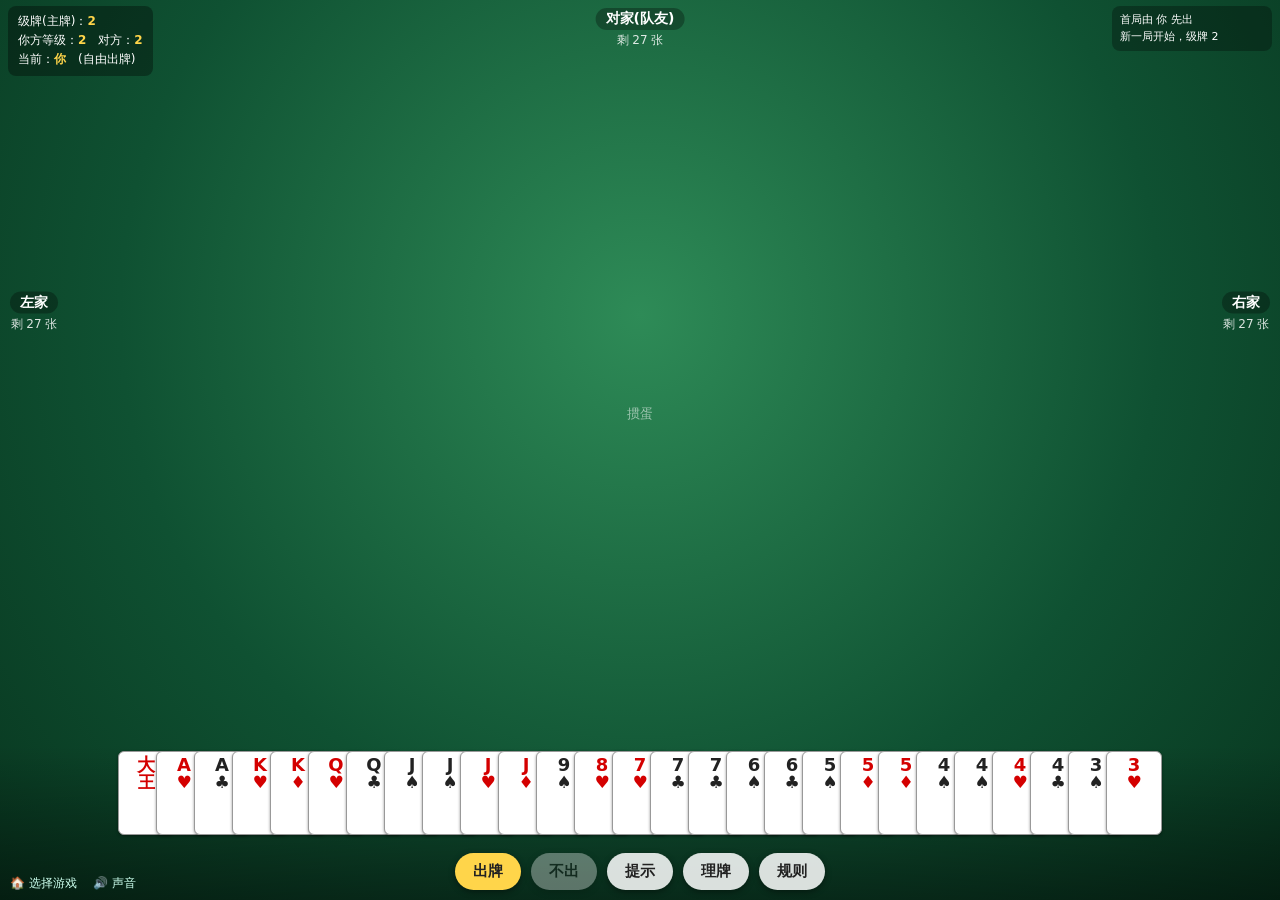
==== commit 653d4d60: "fix: stop voice announcements from cutting each other off Each speak() call previously hard-stopped " ====
--- a/guandan.html
+++ b/guandan.html
@@ -314,8 +314,15 @@
     const parts = (Array.isArray(text) ? text : [text]).filter(Boolean);
     // 优先使用百度 TTS 预生成的真人语音(voices.js + voices/ 目录)
     if (window.VOICE_PHRASES) {
-      this._stopVoice();
-      this._voiceQueue = parts.map(t => this._voiceFile(t, seatIndex)).filter(Boolean);
+      const clips = parts.map(t => this._voiceFile(t, seatIndex)).filter(Boolean);
+      if (!clips.length) return;
+      // 当前还在播报时不打断(否则会"说了一半就没了")，把新的一条排在其后；
+      // 只保留最近一条待播，避免语音越积越落后于牌面
+      if (this._curVoice && !this._curVoice.ended) {
+        this._pending = clips;
+        return;
+      }
+      this._voiceQueue = clips;
       this._playNextVoice();
       return;
     }
@@ -328,19 +335,25 @@
     return `${window.VOICE_BASE || 'voices/'}${seat % 4}/${i}.mp3`;
   },
   _playNextVoice() {
-    if (!this._voiceQueue || !this._voiceQueue.length) { this._curVoice = null; return; }
-    const url = this._voiceQueue.shift();
-    const a = new Audio(url);
-    this._curVoice = a;
-    const next = () => { if (this._curVoice === a) this._playNextVoice(); };
-    a.onended = next;
-    a.onerror = next;
-    a.play().catch(() => {});
+    if (this._voiceQueue && this._voiceQueue.length) {
+      const url = this._voiceQueue.shift();
+      const a = new Audio(url);
+      this._curVoice = a;
+      const next = () => { if (this._curVoice === a) this._playNextVoice(); };
+      a.onended = next;
+      a.onerror = next;
+      a.play().catch(() => {});
+      return;
+    }
+    // 当前序列播完，若有待播的最新一条则接着播
+    this._curVoice = null;
+    if (this._pending) { this._voiceQueue = this._pending; this._pending = null; this._playNextVoice(); }
   },
   _stopVoice() {
     if (this._curVoice) { try { this._curVoice.pause(); } catch (e) {} }
     this._curVoice = null;
     this._voiceQueue = [];
+    this._pending = null;
   },
   _speakFallback(text, seatIndex) {
     if (!window.speechSynthesis) return;
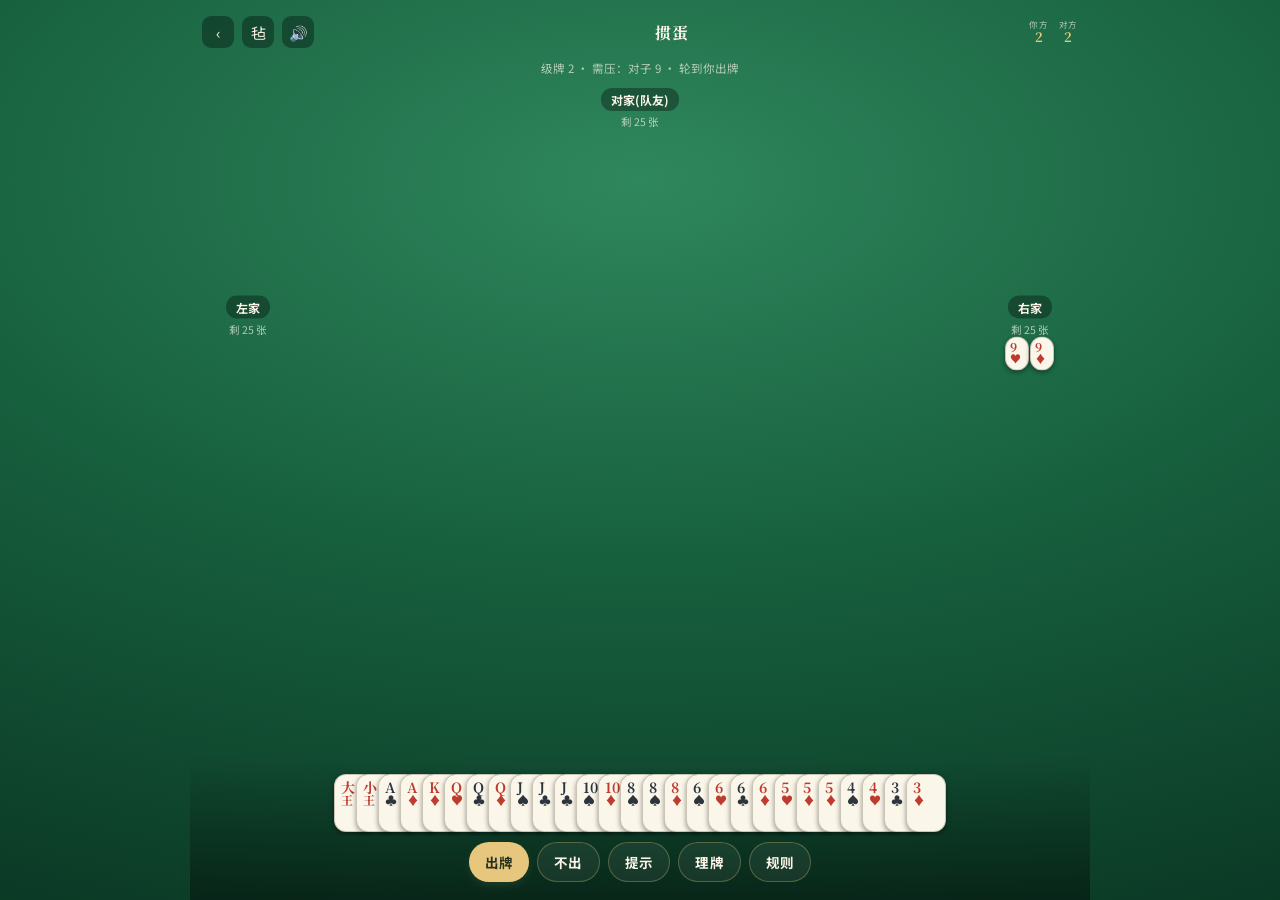
==== commit 534358a1: "feat: dual-theme visual redesign (毡影 Feltwork / 墨玉 Ink & Jade) Recreate the Claude-Design handoff (d" ====
--- a/guandan.html
+++ b/guandan.html
@@ -1,92 +1,44 @@
 <!DOCTYPE html>
-<html lang="zh-CN">
+<html lang="zh-CN" data-game="guandan">
 <head>
 <meta charset="UTF-8" />
 <meta name="viewport" content="width=device-width, initial-scale=1.0" />
 <title>掼蛋 Guandan</title>
+<script src="theme.js"></script>
+<link rel="preconnect" href="https://fonts.googleapis.com">
+<link rel="preconnect" href="https://fonts.gstatic.com" crossorigin>
+<link href="https://fonts.googleapis.com/css2?family=Noto+Sans+SC:wght@400;500;700;900&family=Noto+Serif+SC:wght@500;700;900&family=Sora:wght@500;600;700;800&family=Space+Grotesk:wght@500;600;700&display=swap" rel="stylesheet">
+<link rel="stylesheet" href="theme.css">
 <style>
-  * { box-sizing: border-box; -webkit-tap-highlight-color: transparent; }
-  body {
-    margin: 0; font-family: "PingFang SC", "Microsoft YaHei", system-ui, sans-serif;
-    background: radial-gradient(circle at 50% 35%, #2e8b57 0%, #0f5132 60%, #08361f 100%);
-    color: #fff; height: 100vh; overflow: hidden; user-select: none;
-  }
-  #board { position: relative; width: 100%; height: 100%; }
-  .seat { position: absolute; text-align: center; }
-  .seat .name { font-size: 14px; font-weight: 600; padding: 2px 10px; border-radius: 12px;
-    background: rgba(0,0,0,.3); display: inline-block; }
-  .seat.turn .name { background: #ffcc00; color: #222; box-shadow: 0 0 12px #ffcc00; }
-  .seat .count { font-size: 12px; opacity: .85; margin-top: 2px; }
-  /* seats */
-  #seat2 { top: 8px; left: 50%; transform: translateX(-50%); }      /* partner top */
-  #seat1 { top: 38%; left: 10px; transform: translateY(-50%); }     /* left */
-  #seat3 { top: 38%; right: 10px; transform: translateY(-50%); }    /* right */
-  #seat0 { bottom: 150px; left: 50%; transform: translateX(-50%); display:none; }
-
-  .played { margin-top: 4px; min-height: 56px; display: flex; justify-content: center; gap: 1px; }
-  .played .mini { width: 30px; height: 44px; }
-  .played .pass { font-size: 18px; color: #ffd; opacity:.9; padding-top:12px; }
-
-  .card {
-    background: #fff; color: #222; border-radius: 6px; border: 1px solid #999;
-    display: inline-flex; flex-direction: column; align-items: center; justify-content: flex-start;
-    font-weight: 700; position: relative; box-shadow: 0 1px 3px rgba(0,0,0,.4);
-  }
-  .card.red { color: #d40000; }
-  .card .r { line-height: 1; }
-  .card .s { line-height: 1; }
-  .mini { width: 34px; height: 50px; font-size: 13px; padding-top:3px; }
-  .mini .r { font-size: 14px; }
-  .mini .s { font-size: 13px; }
-  .back { background: repeating-linear-gradient(45deg,#1a3a8f,#1a3a8f 6px,#2451c4 6px,#2451c4 12px);
-    border:1px solid #0b1f54; }
-
-  #hand-area { position: absolute; bottom: 0; left: 0; right: 0; padding: 6px 8px 10px;
-    background: linear-gradient(to top, rgba(0,0,0,.45), transparent); }
-  #hand { display: flex; justify-content: center; flex-wrap: wrap; min-height: 96px; }
-  #hand .card {
-    width: 56px; height: 84px; font-size: 16px; margin-left: -18px; padding-top: 4px;
-    transition: transform .12s; cursor: pointer;
-  }
-  #hand .card:first-child { margin-left: 0; }
-  #hand .card .r { font-size: 18px; }
-  #hand .card .s { font-size: 17px; }
-  #hand .card.sel { transform: translateY(-18px); box-shadow: 0 0 8px #ffcc00; }
-  #hand .card.wild::after { content:"百搭"; position:absolute; bottom:2px; font-size:8px;
-    color:#fff; background:#d40000; border-radius:4px; padding:0 2px; font-weight:400; }
-
-  #controls { display: flex; justify-content: center; gap: 10px; margin-top: 6px; align-items:center; }
-  button {
-    font-family: inherit; font-size: 15px; font-weight: 600; padding: 9px 18px; border: none;
-    border-radius: 22px; cursor: pointer; color: #222; background: #ffd54a; box-shadow: 0 2px 6px rgba(0,0,0,.4);
-  }
-  button:disabled { opacity: .4; cursor: default; }
-  button.ghost { background: rgba(255,255,255,.85); }
-
-  #status { position: absolute; top: 6px; left: 8px; font-size: 12px; line-height: 1.6;
-    background: rgba(0,0,0,.35); padding: 6px 10px; border-radius: 8px; }
-  #status b { color: #ffd54a; }
-  #log { position: absolute; top: 6px; right: 8px; width: 160px; font-size: 11px; line-height: 1.5;
-    background: rgba(0,0,0,.3); padding: 6px 8px; border-radius: 8px; max-height: 130px; overflow: hidden; }
-
-  #overlay { position: absolute; inset: 0; background: rgba(0,0,0,.72); display: none;
-    flex-direction: column; align-items: center; justify-content: center; z-index: 10; text-align: center; }
-  #overlay h2 { margin: 0 0 12px; }
-  #overlay p { margin: 4px; font-size: 15px; }
-  #center-hint { position:absolute; top:46%; left:50%; transform:translate(-50%,-50%);
-    font-size:13px; opacity:.55; pointer-events:none; }
+  /* 本文件只保留座位/牌堆的具体坐标 —— 视觉 token 与共用组件样式都在 theme.css 里 */
+  #seat2 { top: 6px; left: 50%; transform: translateX(-50%); }      /* partner top */
+  #seat1 { top: 38%; left: 4%; transform: translateY(-50%); }       /* left */
+  #seat3 { top: 38%; right: 4%; transform: translateY(-50%); }      /* right */
+  #seat0 { bottom: 2%; left: 50%; transform: translateX(-50%); display:none; }
 </style>
 </head>
 <body>
 <div id="board">
-  <div id="status"></div>
-  <div id="log"></div>
-  <div id="center-hint">掼蛋</div>
-
-  <div class="seat" id="seat2"><span class="name">对家(队友)</span><div class="count"></div><div class="played"></div></div>
-  <div class="seat" id="seat1"><span class="name">左家</span><div class="count"></div><div class="played"></div></div>
-  <div class="seat" id="seat3"><span class="name">右家</span><div class="count"></div><div class="played"></div></div>
-  <div class="seat" id="seat0"><div class="played"></div></div>
+  <header class="cg-header">
+    <a class="cg-icon-btn" href="index.html" aria-label="返回">‹</a>
+    <span class="cg-icon-btn" id="theme-toggle" role="button" aria-label="主题"></span>
+    <span class="cg-icon-btn" id="sound-toggle" role="button" aria-label="声音"></span>
+    <h1 class="cg-title">掼蛋</h1>
+    <div class="cg-stats">
+      <div class="cg-stat"><span class="cg-stat-lbl">你方</span><span class="cg-stat-val" id="lvlYou">2</span></div>
+      <div class="cg-stat"><span class="cg-stat-lbl">对方</span><span class="cg-stat-val" id="lvlOpp">2</span></div>
+    </div>
+  </header>
+  <div class="cg-info" id="infoLine"></div>
+
+  <div class="cg-table">
+    <div id="log"></div>
+    <div class="cg-center cg-center-watermark" id="center-hint">掼蛋</div>
+    <div class="seat" id="seat2"><span class="name">对家(队友)</span><div class="count"></div><div class="played"></div></div>
+    <div class="seat" id="seat1"><span class="name">左家</span><div class="count"></div><div class="played"></div></div>
+    <div class="seat" id="seat3"><span class="name">右家</span><div class="count"></div><div class="played"></div></div>
+    <div class="seat" id="seat0"><div class="played"></div></div>
+  </div>
 
   <div id="hand-area">
     <div id="hand"></div>
@@ -99,15 +51,11 @@
     </div>
   </div>
 
-  <div id="overlay">
+  <div id="overlay"><div class="cg-modal">
     <h2 id="ovTitle"></h2>
     <div id="ovBody"></div>
-    <button id="ovBtn" style="margin-top:16px;">继续</button>
-  </div>
-  <div style="position:absolute;bottom:8px;left:10px;display:flex;gap:16px;z-index:5;font-size:12px;">
-    <a href="index.html" style="color:#cfe;text-decoration:none;">🏠 选择游戏</a>
-    <span id="sound-toggle" style="color:#cfe;cursor:pointer;user-select:none;">🔊 声音</span>
-  </div>
+    <button id="ovBtn">继续</button>
+  </div></div>
 </div>
 
 <script src="voices.js"></script>
@@ -140,7 +88,7 @@
   updateToggleButton() {
     const btn = document.getElementById('sound-toggle');
     if (btn) {
-      btn.textContent = this.muted ? '🔇 静音' : '🔊 声音';
+      btn.textContent = this.muted ? '🔇' : '🔊';
     }
   },
   dealSequence() {
@@ -939,10 +887,12 @@
   if(players[0].lastShown==='pass'){ const s=document.createElement('div'); s.className='pass'; s.textContent='不出'; pl.appendChild(s); }
   else if(Array.isArray(players[0].lastShown)) players[0].lastShown.forEach(c=>pl.appendChild(cardEl(c,'mini')));
   renderHand();
-  document.getElementById('status').innerHTML=
-    `级牌(主牌)：<b>${valueName(currentLevel)}</b><br>`+
-    `你方等级：<b>${valueName(teamLevels[0])}</b>${teamLevels[0]===14&&aFails[0]?'(打A第'+(aFails[0]+1)+'次)':''}　对方：<b>${valueName(teamLevels[1])}</b>${teamLevels[1]===14&&aFails[1]?'(打A第'+(aFails[1]+1)+'次)':''}<br>`+
-    `当前：<b>${NAMES[currentPlayer]}</b>${lastPlay?'　需压：'+descText(lastPlay.desc):'　(自由出牌)'}`;
+  document.getElementById('lvlYou').textContent = valueName(teamLevels[0]) + (teamLevels[0]===14&&aFails[0]?'('+(aFails[0]+1)+')':'');
+  document.getElementById('lvlOpp').textContent = valueName(teamLevels[1]) + (teamLevels[1]===14&&aFails[1]?'('+(aFails[1]+1)+')':'');
+  const turn = gameOver ? '' : (currentPlayer===0 ? ' · 轮到你出牌' : ' · 轮到'+NAMES[currentPlayer]);
+  document.getElementById('infoLine').textContent =
+    `级牌 ${valueName(currentLevel)}` + (lastPlay ? (' · 需压：'+descText(lastPlay.desc)) : ' · 自由出牌') + turn;
+  document.getElementById('center-hint').style.display = lastPlay ? 'none' : (gameOver ? 'none' : 'block');
 }
 function updateButtons(){
   if(returnMode){
@@ -975,6 +925,9 @@
 document.getElementById('btnHelp').onclick=()=>window.open('help.html','_blank');
 document.getElementById('sound-toggle').onclick=()=>Sound.toggleMute();
 Sound.updateToggleButton();
+function syncThemeIcon(){ document.getElementById('theme-toggle').textContent = Theme.get()==='A' ? '毡' : '墨'; }
+document.getElementById('theme-toggle').onclick=()=>{ Theme.toggle(); syncThemeIcon(); };
+syncThemeIcon();
 newGame();
 </script>
 </body>
--- a/theme.css
+++ b/theme.css
@@ -0,0 +1,286 @@
+/* ===== 共享设计系统 (毡影 Feltwork / 墨玉 Ink & Jade) =====
+   由 theme.js 在 <html> 上设置 data-theme="A"|"B"；每个页面自带 data-game="guandan"|"shengji"|"home"。
+   两个 game 文件仍然各自内联全部规则逻辑 (deck/combo/AI) —— 这里只是把重复的视觉 token 抽成共享文件，
+   与两个游戏早已共用的 voices.js 是同一惯例, 不违反"各文件自包含"的规则(那条规则针对的是玩法逻辑)。 */
+
+* { box-sizing: border-box; -webkit-tap-highlight-color: transparent; }
+
+/* ---------- Direction A: 毡影 Feltwork ---------- */
+[data-theme="A"] {
+  --felt-guandan: radial-gradient(125% 92% at 50% 20%, #2f875d 0%, #17603e 46%, #0a3623 100%);
+  --felt-shengji: radial-gradient(125% 92% at 50% 20%, #327089 0%, #1c455c 46%, #0b2637 100%);
+  --felt-home:    radial-gradient(125% 92% at 50% 24%, #276244 0%, #123c29 55%, #0a251b 100%);
+  --accent: #E7C77E; --accent-deep: #C9A65A; --accent-soft: rgba(231,199,126,.16);
+  --ink: #FBF5E8; --sub: rgba(251,245,232,.68);
+  --card-face: #FBF6EA; --card-red: #BE3B2E; --card-black: #2C353D;
+  --card-edge: rgba(30,20,0,.22); --card-radius: 12px;
+  --panel: rgba(9,26,18,.55); --panel-edge: rgba(231,199,126,.3);
+  --font-display: 'Noto Serif SC', serif; --font-body: 'Noto Sans SC', sans-serif; --font-rank: 'Noto Serif SC', serif;
+  --chip-bg: rgba(0,0,0,.34); --turn-bg: #E7C77E; --turn-ink: #2a3320; --btn-radius: 22px;
+  --trump-face: #FCF3D3; --trump-edge: rgba(190,140,20,.55); --point-dot: #0E9C7E;
+  --title-weight: 700; --card-lift: -16px;
+}
+/* ---------- Direction B: 墨玉 Ink & Jade ---------- */
+[data-theme="B"] {
+  --felt-guandan: radial-gradient(130% 80% at 50% 0%, #131c19 0%, #0f1216 60%);
+  --felt-shengji: radial-gradient(130% 80% at 50% 0%, #141a24 0%, #0f1216 60%);
+  --felt-home: var(--felt-guandan);
+  --accent: #2BD4A8; --accent-deep: #2BD4A8; --accent-soft: rgba(43,212,168,.15);
+  --ink: #EDEFF3; --sub: rgba(237,239,243,.5);
+  --card-face: #F5F6F8; --card-red: #E5484D; --card-black: #181C24;
+  --card-edge: rgba(0,0,0,.14); --card-radius: 9px;
+  --panel: #181B21; --panel-edge: rgba(255,255,255,.09);
+  --font-display: 'Noto Sans SC', sans-serif; --font-body: 'Noto Sans SC', sans-serif; --font-rank: 'Space Grotesk', 'Sora', sans-serif;
+  --chip-bg: rgba(255,255,255,.07); --turn-bg: #2BD4A8; --turn-ink: #0b0e12; --btn-radius: 12px;
+  --trump-face: #F5F6F8; --trump-edge: #2BD4A8; --point-dot: #2BD4A8;
+  --title-weight: 900; --card-lift: -16px;
+}
+[data-theme="B"][data-game="shengji"] { --accent: #5B9CFF; --accent-deep: #5B9CFF; --accent-soft: rgba(91,156,255,.15); --turn-bg: #5B9CFF; --trump-edge: #5B9CFF; --point-dot: #5B9CFF; }
+
+/* per-game felt axis, both directions */
+[data-game="guandan"] { --felt: var(--felt-guandan); }
+[data-game="shengji"] { --felt: var(--felt-shengji); }
+[data-game="home"]    { --felt: var(--felt-home); }
+
+/* index.html shows both games' accents on one page at once -> scope via existing .gd/.sj classes */
+[data-theme="A"] .game.gd { --accent: #8FE3B4; }
+[data-theme="A"] .game.sj { --accent: #8FD0E3; }
+[data-theme="B"] .game.gd { --accent: #2BD4A8; }
+[data-theme="B"] .game.sj { --accent: #5B9CFF; }
+
+/* ---------- base ---------- */
+html, body { height: 100vh; height: 100dvh; }
+body {
+  margin: 0; overflow: hidden; user-select: none;
+  font-family: var(--font-body); color: var(--ink);
+  background: var(--felt);
+}
+#board { position: relative; width: 100%; height: 100%; display: flex; flex-direction: column; }
+
+/* ---------- header ---------- */
+.cg-header { flex: 0 0 auto; display: flex; align-items: center; gap: 8px; padding: 10px 12px 4px; }
+.cg-icon-btn {
+  border: none; background: var(--chip-bg); color: var(--ink); width: 32px; height: 32px;
+  border-radius: 9px; font-size: 15px; display: flex; align-items: center; justify-content: center;
+  flex: 0 0 auto; cursor: pointer; text-decoration: none; font-family: var(--font-body);
+}
+.cg-title {
+  flex: 1; text-align: center; font-family: var(--font-display); font-weight: var(--title-weight);
+  font-size: 16px; color: var(--ink); letter-spacing: .04em;
+}
+.cg-stats { flex: 0 0 auto; display: flex; gap: 10px; }
+.cg-stat { display: flex; flex-direction: column; align-items: center; line-height: 1.15; }
+.cg-stat-lbl { font-family: var(--font-body); font-size: 8.5px; color: var(--sub); letter-spacing: .08em; }
+.cg-stat-val { font-family: var(--font-rank); font-size: 13px; font-weight: 700; color: var(--accent); }
+
+.cg-info { flex: 0 0 auto; text-align: center; padding: 2px 12px 4px; font-family: var(--font-body); font-size: 11.5px; color: var(--sub); min-height: 16px; }
+
+/* ---------- table ---------- */
+.cg-table { position: relative; flex: 1; min-height: 0; }
+.cg-center {
+  position: absolute; top: 45%; left: 50%; transform: translate(-50%,-50%); z-index: 1;
+  text-align: center; pointer-events: none; font-family: var(--font-display);
+}
+.cg-center.cg-center-watermark { font-size: 32px; font-weight: 700; color: rgba(255,255,255,.06); }
+.cg-center-ring {
+  width: 62px; height: 62px; margin: 0 auto; border-radius: 50%; border: 2px solid var(--accent-soft);
+  display: flex; align-items: center; justify-content: center; font-weight: 900; font-size: 16px; color: var(--ink);
+}
+.cg-center-ring.declared { color: var(--accent); box-shadow: 0 0 16px var(--accent); }
+.cg-center-lbl { font-family: var(--font-body); font-size: 10px; color: var(--sub); margin-top: 6px; letter-spacing: .06em; }
+.cg-center-bar { width: 84px; height: 3px; border-radius: 3px; background: rgba(255,255,255,.12); margin: 6px auto 0; overflow: hidden; }
+.cg-center-bar > div { height: 100%; background: var(--accent); transition: width .13s linear; }
+
+.seat { position: absolute; text-align: center; z-index: 4; }
+.seat .name {
+  font-family: var(--font-body); font-size: 12px; font-weight: 700; padding: 3px 10px; border-radius: 11px;
+  background: var(--chip-bg); color: var(--ink); display: inline-block; white-space: nowrap;
+}
+.seat .name.dealer::after { content: " 庄"; color: var(--accent); }
+.seat.turn .name { background: var(--turn-bg); color: var(--turn-ink); box-shadow: 0 0 12px var(--accent); }
+.seat .count { font-family: var(--font-body); font-size: 10.5px; color: var(--sub); margin-top: 3px; }
+.seat .decl-badge {
+  margin-top: 4px; display: inline-flex; align-items: center; gap: 3px;
+  font-family: var(--font-body); font-size: 10.5px; font-weight: 700; color: var(--accent);
+  background: rgba(0,0,0,.4); border: 1px solid var(--accent); border-radius: 9px; padding: 2px 8px;
+  box-shadow: 0 0 8px var(--accent-soft);
+}
+.seat .decl-badge.red { color: var(--card-red); }
+
+/* base shape works unmodified for Guandan (.played nests inside .seat, normal flow,
+   mini cards appended directly as children); Shengji overrides flex-direction:column
+   + position:absolute per-#play{i} in its own file (cards live in a nested .played-row
+   there, so the badge can stack below them) — see shengji.html's own <style> block. */
+.played { min-height: 44px; z-index: 3; display: flex; flex-wrap: wrap; justify-content: center; align-items: flex-start; gap: 1px; }
+.played-row { display: flex; justify-content: center; gap: 1px; flex-wrap: wrap; transition: filter .15s; }
+.played.win .played-row { filter: drop-shadow(0 0 9px var(--accent)) drop-shadow(0 0 3px var(--accent)); }
+.played.leading .played-row { filter: drop-shadow(0 0 6px var(--accent)); }
+.played .pass { font-family: var(--font-body); font-size: 12px; font-weight: 700; color: var(--sub); background: var(--chip-bg); padding: 3px 9px; border-radius: 10px; }
+.cg-badge {
+  font-family: var(--font-body); font-size: 10px; font-weight: 700; border-radius: 9px; padding: 2px 8px;
+  margin-top: 5px; white-space: nowrap;
+}
+.cg-badge.leading { color: var(--accent); background: rgba(0,0,0,.32); border: 1px solid var(--accent); }
+.cg-badge.win { color: var(--turn-ink); background: var(--turn-bg); box-shadow: 0 0 12px var(--accent); }
+
+/* ---------- cards ---------- */
+.card {
+  background: var(--card-face); color: var(--card-black); border-radius: var(--card-radius);
+  border: 1px solid var(--card-edge); display: inline-flex; flex-direction: column;
+  align-items: flex-start; justify-content: flex-start; font-weight: 700; position: relative;
+  font-family: var(--font-rank); box-shadow: 0 2px 5px rgba(0,0,0,.4); flex: 0 0 auto;
+}
+.card.red { color: var(--card-red); }
+.card .r { line-height: 1; }
+.card .s { line-height: 1.05; }
+[data-theme="A"] .card.tr { background: var(--trump-face); border-color: var(--trump-edge); }
+[data-theme="B"] .card.tr::before { content: ""; position: absolute; left: 0; top: 4px; bottom: 4px; width: 3px; border-radius: 3px; background: var(--accent); }
+.card.pt::after { content: ""; position: absolute; top: 4px; right: 4px; width: 6px; height: 6px; border-radius: 50%; background: var(--point-dot); }
+.card.wild::after {
+  content: "百搭"; position: absolute; bottom: 3px; left: 50%; transform: translateX(-50%);
+  font-size: 8px; font-weight: 500; font-family: var(--font-body); color: #fff;
+  background: var(--card-red); border-radius: 3px; padding: 0 3px; letter-spacing: .04em;
+}
+.mini { width: 26px; height: 37px; font-size: 12px; padding: 3px 0 0 4px; }
+.mini .r { font-size: 12px; } .mini .s { font-size: 11px; }
+.mini.card.wild::after { font-size: 6px; padding: 0 2px; bottom: 2px; }  /* 小堆牌里缩小徽标, 而不是隐藏(与满尺寸手牌保持一致) */
+
+/* ---------- hand ---------- */
+#hand-area { flex: 0 0 auto; background: linear-gradient(to top, rgba(0,0,0,.4), transparent); padding-bottom: 4px; }
+#hand {
+  display: flex; flex-wrap: nowrap; overflow-x: auto; overflow-y: visible; align-items: flex-end;
+  justify-content: center; padding: 18px 10px 4px; -ms-overflow-style: none; scrollbar-width: none;
+}
+#hand::-webkit-scrollbar { display: none; }
+#hand .card { width: 44px; height: 64px; font-size: 14px; padding: 5px 0 0 6px; margin-left: -20px; transition: transform .12s, box-shadow .12s; cursor: pointer; }
+#hand .card:first-child { margin-left: 0; }
+#hand .card .r { font-size: 15px; } #hand .card .s { font-size: 13px; }
+#hand .card.sel { transform: translateY(var(--card-lift)); box-shadow: 0 12px 22px -8px var(--accent), 0 0 0 2px var(--accent); }
+
+/* ---------- suit palette (Shengji 亮主/反主) ---------- */
+.cg-palette { flex: 0 0 auto; padding: 4px 12px 0; }
+.cg-palette-hint { font-family: var(--font-body); font-size: 10.5px; color: var(--sub); text-align: center; margin-bottom: 5px; letter-spacing: .05em; }
+.cg-palette-hint.active { color: var(--accent); font-weight: 700; }
+.cg-palette-row { display: flex; gap: 8px; justify-content: center; flex-wrap: wrap; }
+.suitTile {
+  width: 46px; height: 58px; border-radius: 10px; padding: 0; flex: 0 0 auto;
+  border: 1px solid var(--panel-edge); background: rgba(255,255,255,.03); color: rgba(255,255,255,.22);
+  display: flex; flex-direction: column; align-items: center; justify-content: center; gap: 1px;
+  font-family: var(--font-rank); cursor: default; opacity: .5; box-shadow: none;
+}
+.suitTile.avail { background: var(--card-face); color: var(--card-black); opacity: 1; cursor: pointer; box-shadow: 0 2px 6px rgba(0,0,0,.35); }
+.suitTile.avail.red { color: var(--card-red); }
+.suitTile.active { border-color: var(--accent); border-width: 2px; box-shadow: 0 0 14px var(--accent); }
+.suitTile .tt-r { font-size: 12px; font-weight: 700; line-height: 1; }
+.suitTile .tt-s { font-size: 21px; line-height: 1; }
+.suitTile .tt-l { font-size: 8px; font-family: var(--font-body); font-weight: 600; letter-spacing: .04em; color: var(--sub); }
+.suitTile.avail .tt-l { color: var(--sub); }
+
+/* ---------- controls ---------- */
+#controls { flex: 0 0 auto; display: flex; flex-wrap: wrap; gap: 8px; justify-content: center; padding: 6px 12px 14px; }
+button {
+  font-family: var(--font-body); font-weight: 700; font-size: 13.5px; padding: 9px 16px; border: none;
+  border-radius: var(--btn-radius); cursor: pointer; color: var(--turn-ink); background: var(--turn-bg);
+  box-shadow: 0 4px 12px -3px var(--accent-soft); letter-spacing: .02em;
+}
+button:disabled { opacity: .36; cursor: default; box-shadow: none; }
+button.ghost { background: rgba(255,255,255,.06); color: var(--ink); box-shadow: none; border: 1px solid var(--panel-edge); }
+
+/* ---------- log ---------- */
+#log {
+  position: absolute; top: 6px; right: 8px; width: 128px; z-index: 4;
+  font-family: var(--font-body); font-size: 10px; line-height: 1.45; color: var(--sub);
+  background: var(--chip-bg); padding: 5px 7px; border-radius: 8px; max-height: 62px; overflow: hidden;
+}
+
+/* ---------- overlay ---------- */
+#overlay {
+  position: absolute; inset: 0; z-index: 30; background: rgba(6,10,14,.76); backdrop-filter: blur(3px);
+  display: none; align-items: center; justify-content: center; padding: 24px;
+}
+.cg-modal {
+  width: 100%; max-width: 320px; background: var(--panel); border: 1px solid var(--panel-edge);
+  border-radius: 20px; padding: 24px 22px; text-align: center; box-shadow: 0 20px 50px rgba(0,0,0,.5);
+}
+.cg-modal h2 { margin: 0 0 12px; font-family: var(--font-display); font-weight: var(--title-weight); font-size: 19px; color: var(--ink); }
+.cg-modal #ovBody { font-family: var(--font-body); font-size: 12.5px; color: var(--sub); line-height: 1.6; }
+.cg-modal button { margin-top: 18px; }
+
+/* ---------- responsive ---------- */
+@media (orientation: landscape) {
+  #hand .card { width: 40px; height: 58px; margin-left: -18px; }
+  #hand .card .r { font-size: 14px; } #hand .card .s { font-size: 12px; }
+  .mini { width: 24px; height: 34px; }
+  .seat#seat1 { left: 4%; }
+  .seat#seat3 { right: 4%; }
+  /* landscape's table is short enough that the log panel can reach into the right-seat's
+     zone regardless of sizing -- it's a low-priority nice-to-have, so just hide it here
+     rather than fight for space with gameplay-critical seat chips */
+  #log { display: none; }
+}
+[data-theme="B"] #hand.wrap {
+  flex-wrap: wrap; overflow-x: hidden; row-gap: 18px; max-height: 168px; padding-top: 20px;
+}
+
+@media (min-width: 700px) {
+  /* width:100% is required alongside max-width+auto-margins here: .cg-table's children
+     are all position:absolute (seats/piles/log), so it has no in-flow content to give it
+     a shrink-to-fit size -- without an explicit width it collapses to 0 and every child's
+     %-based left/right/top collapses with it. #hand-area needs it too since #hand can
+     shrink-to-fit arbitrarily wide (overflow-x:auto over many unwrapped cards). */
+  .cg-header, .cg-info, #hand-area, .cg-table { width: 100%; max-width: 520px; margin-left: auto; margin-right: auto; }
+}
+@media (min-width: 700px) and (orientation: landscape) {
+  .cg-header, .cg-info, #hand-area, .cg-table { max-width: 900px; }
+}
+
+/* ---------- home / landing (index.html) ---------- */
+.cg-home-header { flex: 0 0 auto; display: flex; justify-content: flex-end; gap: 8px; padding: 10px 14px 0; }
+.cg-theme-switch { display: inline-flex; background: var(--chip-bg); border-radius: 11px; padding: 2px; gap: 2px; }
+.segBtn {
+  border: none; background: transparent; color: var(--sub); font-family: var(--font-body); font-weight: 700;
+  font-size: 11.5px; padding: 6px 11px; border-radius: 9px; cursor: pointer; box-shadow: none;
+}
+.segBtn.active { background: var(--accent); color: var(--turn-ink); }
+.cg-kicker { font-family: var(--font-body); font-size: 11px; letter-spacing: .24em; color: var(--sub); margin-bottom: 6px; }
+.cg-hometitle { font-family: var(--font-display); font-weight: 900; font-size: 34px; color: var(--ink); letter-spacing: .03em; line-height: 1.05; margin: 0; }
+.cg-homesub { font-family: var(--font-body); font-size: 12px; color: var(--sub); margin-top: 6px; }
+[data-theme="B"] .cg-hometitle { font-size: 40px; }
+.cg-titleblock { padding: 10px 24px 6px; flex: 0 0 auto; }
+[data-theme="A"] .cg-titleblock { text-align: center; }
+[data-theme="B"] .cg-titleblock { text-align: left; padding-top: 16px; }
+.cards { flex: 1; min-height: 0; overflow-y: auto; display: flex; flex-direction: column; gap: 16px; padding: 10px 22px 22px; }
+@media (min-width: 700px) { .cards { flex-direction: row; align-items: stretch; } }
+.cards::-webkit-scrollbar { display: none; }
+
+.game { flex: 1; cursor: pointer; text-decoration: none; color: var(--ink); position: relative; overflow: hidden; display: block; }
+[data-theme="A"] .game {
+  border-radius: 18px; padding: 20px 20px 18px; border: 1px solid var(--panel-edge);
+  box-shadow: 0 10px 26px rgba(0,0,0,.35);
+}
+[data-theme="A"] .game.gd { background: linear-gradient(150deg, rgba(46,132,90,.55), rgba(12,54,35,.5)); }
+[data-theme="A"] .game.sj { background: linear-gradient(150deg, rgba(50,112,137,.55), rgba(11,54,72,.5)); }
+[data-theme="B"] .game {
+  border-radius: 16px; padding: 22px 20px 20px; background: var(--panel);
+  border: 1px solid var(--panel-edge); border-left: 3px solid var(--accent);
+}
+[data-theme="B"] .game .watermark { display: none; }
+.game .watermark { position: absolute; right: 12px; top: 6px; font-size: 60px; opacity: .12; font-family: var(--font-rank); }
+[data-theme="A"] .game .idx { display: none; }
+.game .idx { font-family: 'Space Grotesk', sans-serif; font-weight: 700; font-size: 13px; color: var(--accent); letter-spacing: .1em; }
+.game h2 { font-family: var(--font-display); font-weight: 900; margin: 4px 0 4px; letter-spacing: .03em; }
+[data-theme="A"] .game h2 { font-size: 30px; }
+[data-theme="B"] .game h2 { font-size: 26px; margin-top: 6px; }
+.game .tag { font-family: var(--font-body); font-size: 12px; font-weight: 700; margin: 0 0 8px; }
+[data-theme="A"] .game .tag { color: var(--accent); }
+[data-theme="B"] .game .tag { color: var(--sub); font-size: 11.5px; letter-spacing: .04em; }
+.game p { font-family: var(--font-body); font-size: 12px; color: var(--sub); line-height: 1.6; margin: 0; max-width: 260px; }
+[data-theme="B"] .game p { margin-top: 12px; }
+.game .cta {
+  margin-top: 14px; display: inline-flex; align-items: center; gap: 6px;
+  font-family: var(--font-body); font-size: 12.5px; font-weight: 700;
+}
+[data-theme="A"] .game .cta { color: var(--turn-ink); background: var(--accent); padding: 7px 14px; border-radius: 20px; }
+[data-theme="B"] .game .cta { color: var(--accent); font-family: 'Space Grotesk', sans-serif; }
+.cg-foot { flex: 0 0 auto; text-align: center; padding: 0 0 16px; font-family: var(--font-body); font-size: 11px; color: var(--sub); }
+.cg-foot a { color: var(--accent); }
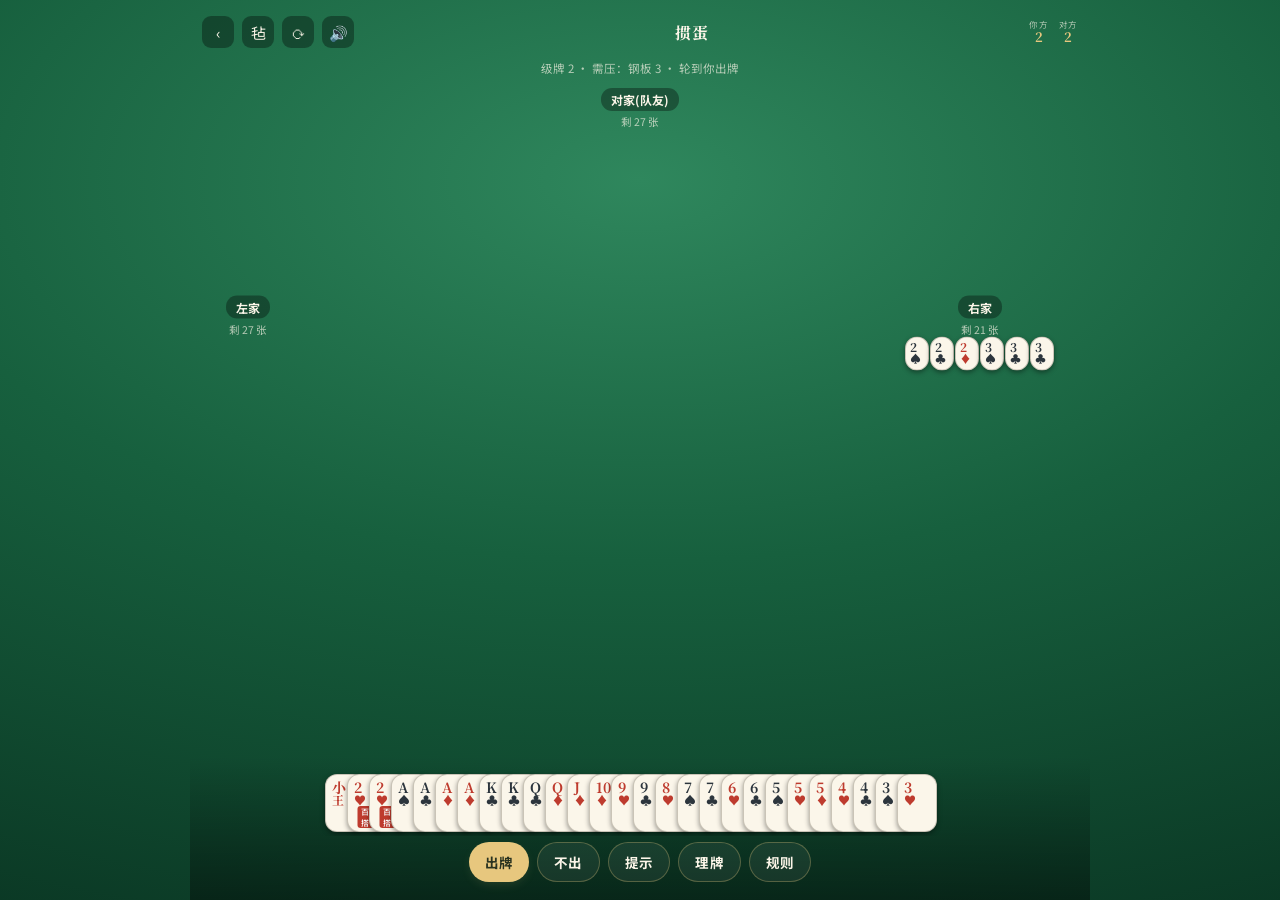
==== commit 10140b2a: "feat: manual landscape/portrait override, fix dead hand-wrap CSS Add a header rotate (⟳) toggle back" ====
--- a/guandan.html
+++ b/guandan.html
@@ -22,6 +22,7 @@
   <header class="cg-header">
     <a class="cg-icon-btn" href="index.html" aria-label="返回">‹</a>
     <span class="cg-icon-btn" id="theme-toggle" role="button" aria-label="主题"></span>
+    <span class="cg-icon-btn" id="orient-toggle" role="button" aria-label="横竖屏">⟳</span>
     <span class="cg-icon-btn" id="sound-toggle" role="button" aria-label="声音"></span>
     <h1 class="cg-title">掼蛋</h1>
     <div class="cg-stats">
@@ -928,6 +929,9 @@
 function syncThemeIcon(){ document.getElementById('theme-toggle').textContent = Theme.get()==='A' ? '毡' : '墨'; }
 document.getElementById('theme-toggle').onclick=()=>{ Theme.toggle(); syncThemeIcon(); };
 syncThemeIcon();
+function syncOrientIcon(){ document.getElementById('orient-toggle').classList.toggle('active', Orient.pref()!=='auto'); }
+document.getElementById('orient-toggle').onclick=()=>{ Orient.cycle(); syncOrientIcon(); };
+syncOrientIcon();
 newGame();
 </script>
 </body>
--- a/theme.css
+++ b/theme.css
@@ -64,9 +64,11 @@
   border-radius: 9px; font-size: 15px; display: flex; align-items: center; justify-content: center;
   flex: 0 0 auto; cursor: pointer; text-decoration: none; font-family: var(--font-body);
 }
+.cg-icon-btn.active { background: var(--turn-bg); color: var(--turn-ink); box-shadow: 0 0 8px var(--accent-soft); }
 .cg-title {
-  flex: 1; text-align: center; font-family: var(--font-display); font-weight: var(--title-weight);
+  flex: 1; min-width: 0; text-align: center; font-family: var(--font-display); font-weight: var(--title-weight);
   font-size: 16px; color: var(--ink); letter-spacing: .04em;
+  white-space: nowrap; overflow: hidden; text-overflow: ellipsis;
 }
 .cg-stats { flex: 0 0 auto; display: flex; gap: 10px; }
 .cg-stat { display: flex; flex-direction: column; align-items: center; line-height: 1.15; }
@@ -206,19 +208,22 @@
 .cg-modal #ovBody { font-family: var(--font-body); font-size: 12.5px; color: var(--sub); line-height: 1.6; }
 .cg-modal button { margin-top: 18px; }
 
-/* ---------- responsive ---------- */
-@media (orientation: landscape) {
-  #hand .card { width: 40px; height: 58px; margin-left: -18px; }
-  #hand .card .r { font-size: 14px; } #hand .card .s { font-size: 12px; }
-  .mini { width: 24px; height: 34px; }
-  .seat#seat1 { left: 4%; }
-  .seat#seat3 { right: 4%; }
-  /* landscape's table is short enough that the log panel can reach into the right-seat's
-     zone regardless of sizing -- it's a low-priority nice-to-have, so just hide it here
-     rather than fight for space with gameplay-critical seat chips */
-  #log { display: none; }
-}
-[data-theme="B"] #hand.wrap {
+/* ---------- responsive ----------
+   Driven by [data-orient] on <html>, resolved by theme.js's Orient helper: "auto" (default)
+   tracks the real device/viewport via matchMedia, but a header rotate (⟳) button can force
+   landscape/portrait regardless of the physical viewport -- e.g. to preview/use landscape on
+   a desktop browser without having anything to physically rotate. Plain attribute selectors
+   (not @media) so the forced state and the real-device state render identically either way. */
+[data-orient="landscape"] #hand .card { width: 40px; height: 58px; margin-left: -18px; }
+[data-orient="landscape"] #hand .card .r { font-size: 14px; } [data-orient="landscape"] #hand .card .s { font-size: 12px; }
+[data-orient="landscape"] .mini { width: 24px; height: 34px; }
+[data-orient="landscape"] .seat#seat1 { left: 4%; }
+[data-orient="landscape"] .seat#seat3 { right: 4%; }
+/* landscape's table is short enough that the log panel can reach into the right-seat's
+   zone regardless of sizing -- it's a low-priority nice-to-have, so just hide it here
+   rather than fight for space with gameplay-critical seat chips */
+[data-orient="landscape"] #log { display: none; }
+[data-theme="B"][data-orient="portrait"] #hand {
   flex-wrap: wrap; overflow-x: hidden; row-gap: 18px; max-height: 168px; padding-top: 20px;
 }
 
@@ -229,9 +234,8 @@
      %-based left/right/top collapses with it. #hand-area needs it too since #hand can
      shrink-to-fit arbitrarily wide (overflow-x:auto over many unwrapped cards). */
   .cg-header, .cg-info, #hand-area, .cg-table { width: 100%; max-width: 520px; margin-left: auto; margin-right: auto; }
-}
-@media (min-width: 700px) and (orientation: landscape) {
-  .cg-header, .cg-info, #hand-area, .cg-table { max-width: 900px; }
+  [data-orient="landscape"] .cg-header, [data-orient="landscape"] .cg-info,
+  [data-orient="landscape"] #hand-area, [data-orient="landscape"] .cg-table { max-width: 900px; }
 }
 
 /* ---------- home / landing (index.html) ---------- */
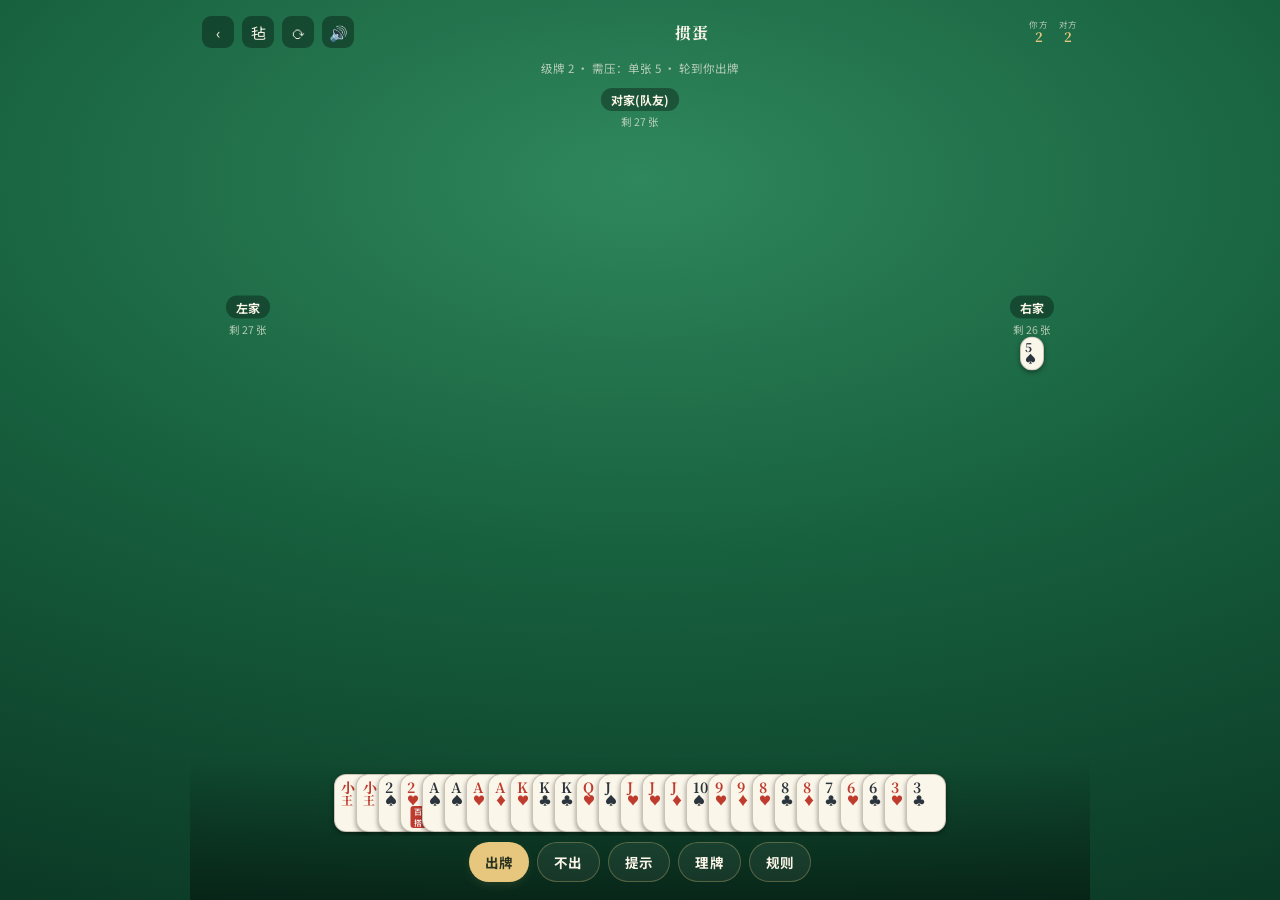
==== commit ab2a1740: "fix: wrap hand in portrait, drop the log panel Portrait now wraps the full ~25-27 card hand into a g" ====
--- a/guandan.html
+++ b/guandan.html
@@ -33,7 +33,6 @@
   <div class="cg-info" id="infoLine"></div>
 
   <div class="cg-table">
-    <div id="log"></div>
     <div class="cg-center cg-center-watermark" id="center-hint">掼蛋</div>
     <div class="seat" id="seat2"><span class="name">对家(队友)</span><div class="count"></div><div class="played"></div></div>
     <div class="seat" id="seat1"><span class="name">左家</span><div class="count"></div><div class="played"></div></div>
@@ -908,7 +907,7 @@
   document.getElementById('btnHint').disabled=!my;
 }
 let logs=[];
-function log(t){ logs.unshift(t); logs=logs.slice(0,8); document.getElementById('log').innerHTML=logs.join('<br>'); }
+function log(t){ logs.unshift(t); logs=logs.slice(0,8); const el=document.getElementById('log'); if(el) el.innerHTML=logs.join('<br>'); }
 function flash(t){ log('⚠ '+t); Sound.play('warn'); }
 function showOverlay(title,body,cb,btn){
   document.getElementById('ovTitle').textContent=title;
--- a/theme.css
+++ b/theme.css
@@ -147,17 +147,25 @@
 .mini .r { font-size: 12px; } .mini .s { font-size: 11px; }
 .mini.card.wild::after { font-size: 6px; padding: 0 2px; bottom: 2px; }  /* 小堆牌里缩小徽标, 而不是隐藏(与满尺寸手牌保持一致) */
 
-/* ---------- hand ---------- */
+/* ---------- hand ----------
+   Portrait (both directions): wrap into a full grid so the whole hand is visible at a glance --
+   a scrolling single row hides most of a 25+ card hand, which defeats being able to plan a play.
+   Landscape: revert to one fanned, overlapping, horizontally-scrolling row (there's enough width
+   there for that to actually work, and it reads better than a short wrapped grid at that aspect). */
 #hand-area { flex: 0 0 auto; background: linear-gradient(to top, rgba(0,0,0,.4), transparent); padding-bottom: 4px; }
 #hand {
-  display: flex; flex-wrap: nowrap; overflow-x: auto; overflow-y: visible; align-items: flex-end;
-  justify-content: center; padding: 18px 10px 4px; -ms-overflow-style: none; scrollbar-width: none;
-}
-#hand::-webkit-scrollbar { display: none; }
-#hand .card { width: 44px; height: 64px; font-size: 14px; padding: 5px 0 0 6px; margin-left: -20px; transition: transform .12s, box-shadow .12s; cursor: pointer; }
-#hand .card:first-child { margin-left: 0; }
+  display: flex; flex-wrap: wrap; overflow: visible; align-items: flex-start;
+  justify-content: center; padding: 14px 10px 4px; gap: 5px 4px;
+}
+#hand .card { width: 44px; height: 64px; font-size: 14px; padding: 5px 0 0 6px; transition: transform .12s, box-shadow .12s; cursor: pointer; }
 #hand .card .r { font-size: 15px; } #hand .card .s { font-size: 13px; }
 #hand .card.sel { transform: translateY(var(--card-lift)); box-shadow: 0 12px 22px -8px var(--accent), 0 0 0 2px var(--accent); }
+[data-orient="landscape"] #hand {
+  flex-wrap: nowrap; overflow-x: auto; overflow-y: visible; align-items: flex-end; gap: 0;
+  padding: 18px 10px 4px; -ms-overflow-style: none; scrollbar-width: none;
+}
+[data-orient="landscape"] #hand::-webkit-scrollbar { display: none; }
+[data-orient="landscape"] #hand .card:first-child { margin-left: 0; }
 
 /* ---------- suit palette (Shengji 亮主/反主) ---------- */
 .cg-palette { flex: 0 0 auto; padding: 4px 12px 0; }
@@ -187,13 +195,6 @@
 }
 button:disabled { opacity: .36; cursor: default; box-shadow: none; }
 button.ghost { background: rgba(255,255,255,.06); color: var(--ink); box-shadow: none; border: 1px solid var(--panel-edge); }
-
-/* ---------- log ---------- */
-#log {
-  position: absolute; top: 6px; right: 8px; width: 128px; z-index: 4;
-  font-family: var(--font-body); font-size: 10px; line-height: 1.45; color: var(--sub);
-  background: var(--chip-bg); padding: 5px 7px; border-radius: 8px; max-height: 62px; overflow: hidden;
-}
 
 /* ---------- overlay ---------- */
 #overlay {
@@ -219,13 +220,6 @@
 [data-orient="landscape"] .mini { width: 24px; height: 34px; }
 [data-orient="landscape"] .seat#seat1 { left: 4%; }
 [data-orient="landscape"] .seat#seat3 { right: 4%; }
-/* landscape's table is short enough that the log panel can reach into the right-seat's
-   zone regardless of sizing -- it's a low-priority nice-to-have, so just hide it here
-   rather than fight for space with gameplay-critical seat chips */
-[data-orient="landscape"] #log { display: none; }
-[data-theme="B"][data-orient="portrait"] #hand {
-  flex-wrap: wrap; overflow-x: hidden; row-gap: 18px; max-height: 168px; padding-top: 20px;
-}
 
 @media (min-width: 700px) {
   /* width:100% is required alongside max-width+auto-margins here: .cg-table's children
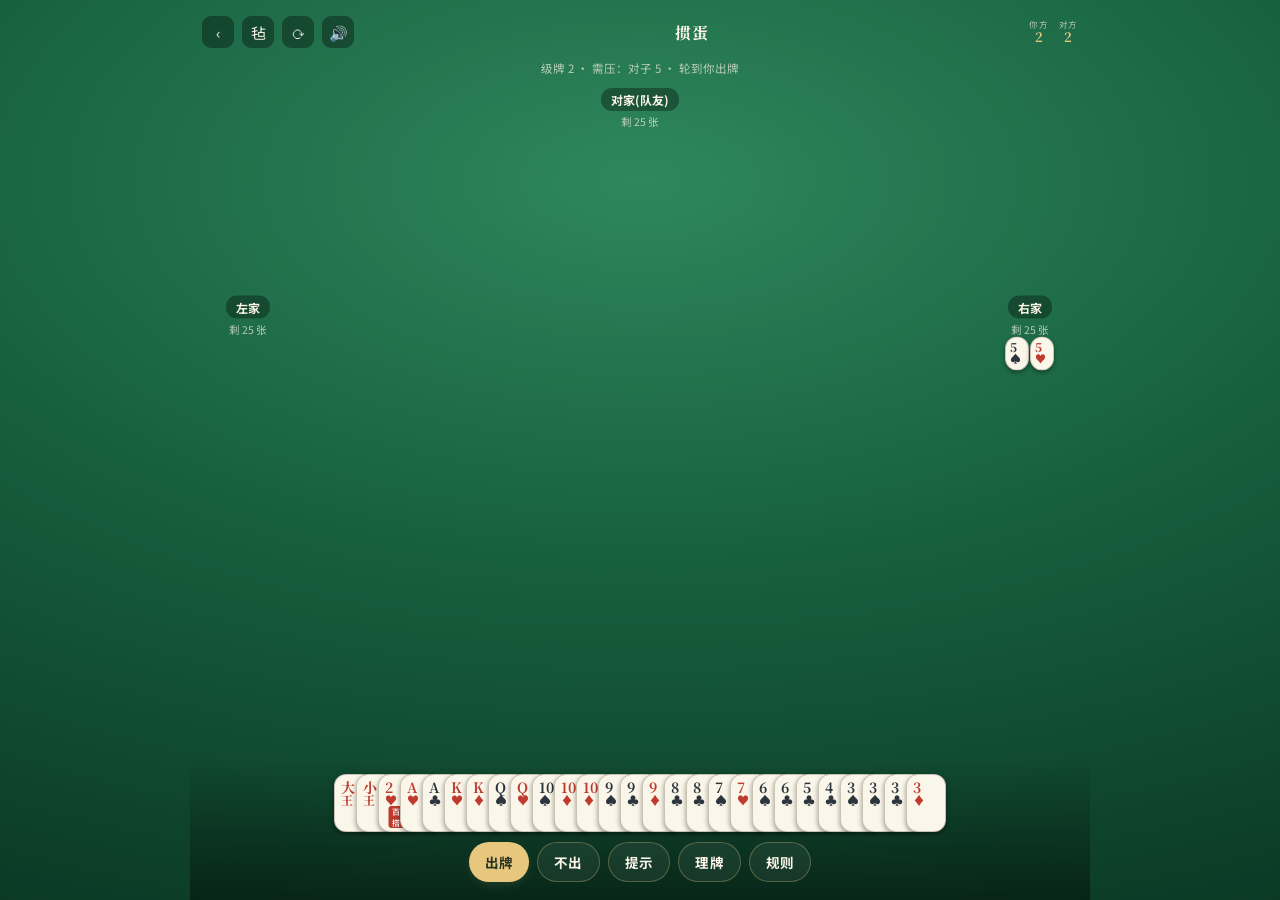
==== commit 2c7ba4fc: "fix: drop per-card-play/pass voice callouts, keep them for big moments Every card play and pass alre" ====
--- a/guandan.html
+++ b/guandan.html
@@ -630,54 +630,6 @@
   }
   currentPlayer=nextActive(currentPlayer); renderAll(); step();
 }
-function rankVoiceName(v, level) {
-  if (v === 15) v = level;
-  if (v === 18) return '四王';
-  if (v === 17) return '大王';
-  if (v === 16) return '小王';
-  if (v === 14) return 'a';
-  if (v === 13) return 'k';
-  if (v === 12) return 'q';
-  if (v === 11) return 'j';
-  if (v === 10) return '十';
-  if (v === 9) return '九';
-  if (v === 8) return '八';
-  if (v === 7) return '七';
-  if (v === 6) return '六';
-  if (v === 5) return '五';
-  if (v === 4) return '四';
-  if (v === 3) return '三';
-  if (v === 2) return '二';
-  return '' + v;
-}
-function getGuandanPlaySpeech(desc, cards, level) {
-  const t = desc.type;
-  const v = desc.value;
-  switch (t) {
-    case 'single':
-      return rankVoiceName(v, level);
-    case 'pair':
-      return "对" + rankVoiceName(v, level);
-    case 'triple':
-      return "三个" + rankVoiceName(v, level);
-    case 'fullhouse':
-      return "三带二";
-    case 'straight':
-      return "顺子";
-    case 'tube':
-      return "三连对";
-    case 'plate':
-      return "钢板";
-    case 'bomb':
-      return desc.len + "炸";
-    case 'straightflush':
-      return "同花顺";
-    case 'fourjokers':
-      return "四王炸";
-    default:
-      return descText(desc);
-  }
-}
 function applyPlay(idx,cards,desc){
   const p=players[idx]; const ids=new Set(cards.map(c=>c.id));
   p.hand=p.hand.filter(c=>!ids.has(c.id));
@@ -686,12 +638,6 @@
   p.lastShown=cards.slice();
   log(NAMES[idx]+' 出 '+descText(desc));
   Sound.play('play');
-  
-  const parts = [getGuandanPlaySpeech(desc, cards, currentLevel)];
-  if (p.hand.length === 1) parts.push("剩一张");
-  else if (p.hand.length === 2) parts.push("剩两张");
-  Sound.speak(parts, idx);
-
   if(p.hand.length===0){ p.finished=true; finishedOrder.push(p); log('🎉 '+NAMES[idx]+' 出完!'); }
 }
 function applyPass(idx){
@@ -699,10 +645,6 @@
   players[idx].lastShown='pass';
   log(NAMES[idx]+' 不出');
   Sound.play('pass');
-  
-  const passPhrases = ["不出", "不要", "要不起", "过"];
-  const phrase = passPhrases[Math.floor(Math.random() * passPhrases.length)];
-  Sound.speak(phrase, idx);
 }
 
 function bombCardIds(hand){                       // 属于炸弹的牌(不可拆)
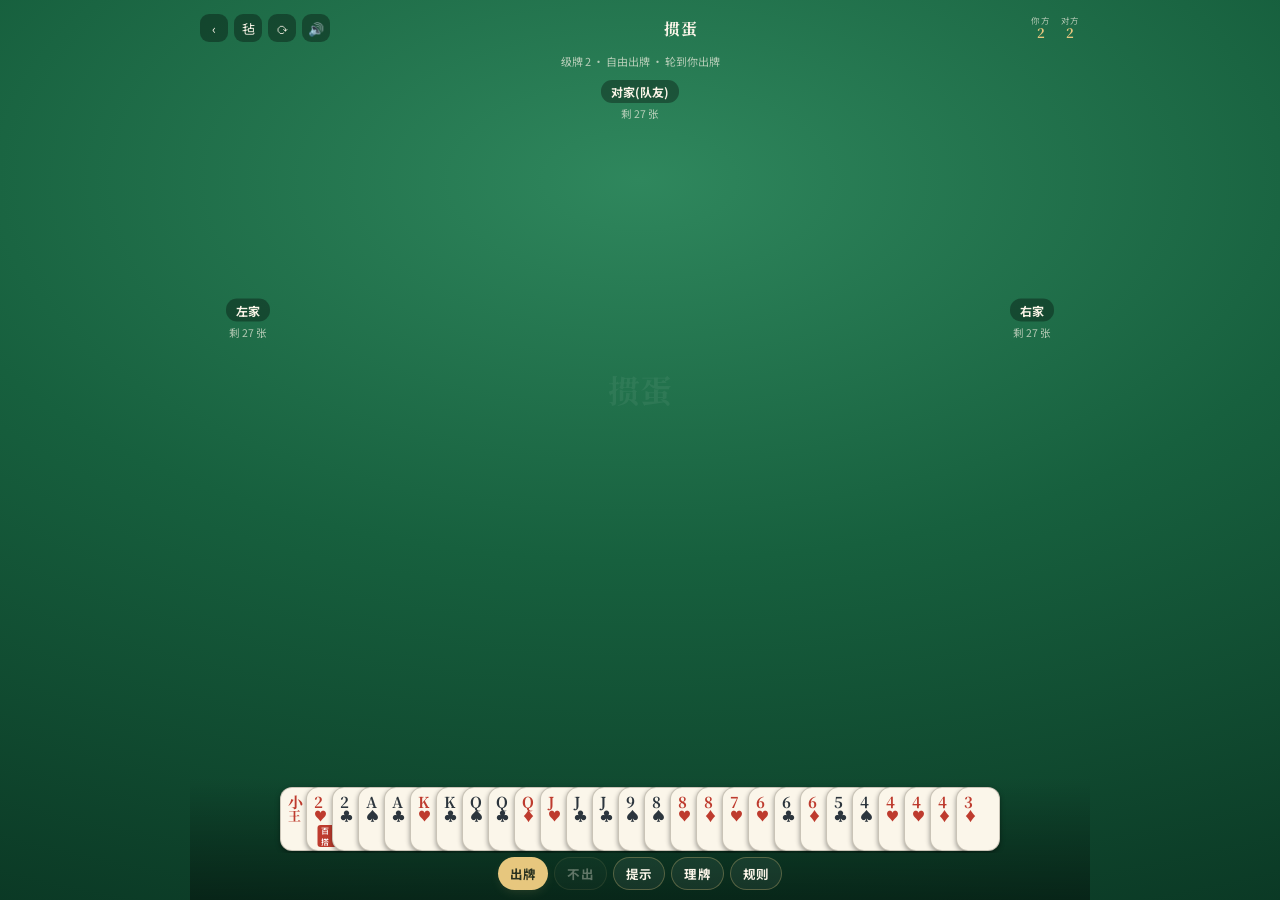
==== commit 3da966fb: "Fix wild-card/tractor logic gaps and make rejected plays visible Logic  掼蛋 (guandan.html): - seqValu" ====
--- a/guandan.html
+++ b/guandan.html
@@ -38,6 +38,7 @@
     <div class="seat" id="seat1"><span class="name">左家</span><div class="count"></div><div class="played"></div></div>
     <div class="seat" id="seat3"><span class="name">右家</span><div class="count"></div><div class="played"></div></div>
     <div class="seat" id="seat0"><div class="played"></div></div>
+    <div class="cg-toast" id="toast"></div>
   </div>
 
   <div id="hand-area">
@@ -381,6 +382,7 @@
   if(rest.length+wc !== g*nr) return null;
   if(rest.some(c=>c.joker)) return null;
   const cnt={}; rest.forEach(c=>cnt[c.rank]=(cnt[c.rank]||0)+1);
+  let best=null;
   for(let start=1; start<=15-nr; start++){
     let ok=true, inWin=0;
     for(let i=0;i<nr;i++){
@@ -391,9 +393,12 @@
     }
     if(!ok) continue;
     if(inWin!==rest.length) continue;      // 有牌落在窗口外
-    return start+nr-1;                      // 以顶点比大小
-  }
-  return null;
+    // 百搭能把同一组牌填进多个窗口(比如 678+两张百搭 既可当 4-8 也可当 6-10),
+    // 必须取能凑到的最大顶点 —— 否则选到的是最弱的解释, 明明压得过也会被判"打不过"。
+    const top=start+nr-1;
+    if(best===null||top>best) best=top;
+  }
+  return best;
 }
 function tryFullHouse(sel,level){          // 三带二
   const rest=sel.filter(c=>!isWild(c,level)), wc=sel.length-rest.length;
@@ -476,32 +481,69 @@
 }
 
 /* ============================ AI 候选生成 ============================ */
+/* 候选牌型枚举。关键点: 红桃级牌是百搭(逢人配), 必须参与组牌 —— 旧版按原始点数分组,
+   百搭只能当级牌用, 于是 AI 和「提示」都看不见 "百搭+KK=三张K"、"百搭补顺子" 这类合法手,
+   该压的压不住, 提示还会误报"没有能出的牌"。这里按"用 0..W 张百搭补齐"的方式枚举。 */
 function genMoves(hand,level){
-  const moves=[], byRank={}, jokers=[], rankCards={};
-  hand.forEach(c=>{
-    if(c.joker) jokers.push(c);
-    else { (byRank[c.rank]=byRank[c.rank]||[]).push(c); (rankCards[c.rank]=rankCards[c.rank]||[]).push(c); }
-  });
-  hand.forEach(c=>moves.push([c]));                       // 单张
+  const moves=[], seen=new Set();
+  const wilds=hand.filter(c=>isWild(c,level));
+  const base=hand.filter(c=>!isWild(c,level));
+  const W=wilds.length;
+  const push=sel=>{ if(!sel||!sel.length) return;
+    const k=sel.map(c=>c.id).sort((a,b)=>a-b).join(',');
+    if(seen.has(k)) return; seen.add(k); moves.push(sel); };
+  const byRank={}, jk={S:[],B:[]};
+  base.forEach(c=>{ if(c.joker) jk[c.joker].push(c); else (byRank[c.rank]=byRank[c.rank]||[]).push(c); });
+
+  hand.forEach(c=>push([c]));                                   // 单张(百搭单张按级牌算)
+  for(let w=2; w<=W; w++) push(wilds.slice(0,w));               // 纯百搭对(=级牌对)
+
+  // 同点 n 张: 对子 / 三张 / 炸弹, 允许用 w 张百搭补齐
   for(const r in byRank){ const g=byRank[r];
-    if(g.length>=2) moves.push(g.slice(0,2));
-    if(g.length>=3) moves.push(g.slice(0,3));
-    if(g.length>=4) moves.push(g.slice());                // 炸弹
-  }
-  const sj=jokers.filter(c=>c.joker==='S'), bj=jokers.filter(c=>c.joker==='B');
-  if(sj.length>=2) moves.push(sj.slice(0,2));
-  if(bj.length>=2) moves.push(bj.slice(0,2));
-  if(sj.length>=2&&bj.length>=2) moves.push([...sj.slice(0,2),...bj.slice(0,2)]);
-  for(const r in byRank) if(byRank[r].length>=3)          // 三带二
-    for(const r2 in byRank) if(r2!==r&&byRank[r2].length>=2)
-      moves.push([...byRank[r].slice(0,3),...byRank[r2].slice(0,2)]);
-  const seq=(g,nr)=>{ for(let s=1;s<=15-nr;s++){ const sel=[]; let ok=true;
-    for(let i=0;i<nr;i++){ let r=s+i, ar=(r===1)?14:r; const cs=rankCards[ar]||[];
-      if(cs.length<g){ok=false;break;} for(let k=0;k<g;k++) sel.push(cs[k]); }
-    if(ok) moves.push(sel); } };
-  seq(1,5); seq(2,3); seq(3,2);                            // 顺子 / 三连对 / 钢板
+    for(let take=1; take<=g.length; take++)
+      for(let w=0; w<=W; w++){
+        if(take+w<2) continue;
+        if(w>0 && take+w>g.length+W) continue;
+        push([...g.slice(0,take),...wilds.slice(0,w)]);
+      }
+  }
+  if(jk.S.length>=2) push(jk.S.slice(0,2));                     // 王不能和百搭混用
+  if(jk.B.length>=2) push(jk.B.slice(0,2));
+  if(jk.S.length>=2&&jk.B.length>=2) push([...jk.S.slice(0,2),...jk.B.slice(0,2)]);
+
+  // 三带二: 三张和对子都可以掺百搭, 但两边合用的百搭不能超过手上的张数
+  const nOfAKind=n=>{ const res=[];
+    for(const r in byRank){ const g=byRank[r];
+      for(let w=0; w<=Math.min(W,n-1); w++) if(g.length>=n-w) res.push({cards:[...g.slice(0,n-w),...wilds.slice(0,w)],w,rank:+r});
+    } return res; };
+  const triples=nOfAKind(3), duos=nOfAKind(2);
+  for(const t of triples) for(const d of duos){
+    if(t.rank===d.rank || t.w+d.w>W) continue;
+    push([...t.cards, ...d.cards.filter(c=>!isWild(c,level)), ...wilds.slice(t.w, t.w+d.w)]);
+  }
+  if(W>=2) for(const t of triples)                                // 三张 + 一对百搭(当级牌对)
+    if(t.w===0 && t.rank!==level) push([...t.cards, ...wilds.slice(0,2)]);
+
+  // 连张: 顺子 / 三连对(木板) / 钢板。缺的点数用百搭顶上
+  const run=(g,nr,suit)=>{
+    for(let st=1; st<=15-nr; st++){
+      const sel=[]; let need=0;
+      for(let i=0;i<nr;i++){
+        const r=st+i, ar=(r===1)?14:r;
+        const cs=(byRank[ar]||[]).filter(c=>!suit||c.suit===suit);
+        const take=Math.min(g,cs.length);
+        for(let k=0;k<take;k++) sel.push(cs[k]);
+        need+=g-take;
+      }
+      if(need>W) continue;
+      push([...sel,...wilds.slice(0,need)]);
+    }
+  };
+  run(1,5); run(2,3); run(3,2);
+  for(const su of SUITS) run(1,5,su);                            // 同花顺(炸弹), 旧版只能瞎碰上
   return moves;
 }
+function wildCount(cards,level){ return cards.reduce((n,c)=>n+(isWild(c,level)?1:0),0); }
 
 /* ============================ 游戏状态 ============================ */
 const NAMES=['你','左家','对家','右家'];
@@ -564,7 +606,7 @@
     const pr=pendingReturns[retIndex];
     if(pr.receiver===0){                                     // 轮到你还贡
       returnMode=pr; renderAll(); updateButtons();
-      log(`请选一张不大于10的牌还贡给 ${NAMES[pr.payer]}，再按「出牌」`);
+      toast(`请选一张不大于 10 的牌，还贡给 ${NAMES[pr.payer]}`,'info',3200);
       Sound.speak("请还贡", 0);
       return;
     }
@@ -572,11 +614,18 @@
   }
   finalizeTribute();
 }
+/* 还贡的合法牌: 一张不大于 10 的普通牌。手上一张都没有时(理论上极少)依次放宽,
+   否则人类玩家会被卡在还贡界面上出不去 —— 以前只有 AI 的 autoReturn 有这个兜底。 */
+function returnCandidates(hand){
+  let cand=hand.filter(c=>!c.joker && !isWild(c,currentLevel) && c.rank<=10);
+  if(!cand.length) cand=hand.filter(c=>!c.joker && !isWild(c,currentLevel));
+  if(!cand.length) cand=hand.filter(c=>!isWild(c,currentLevel));
+  if(!cand.length) cand=hand.slice();
+  return cand;
+}
 function autoReturn(pr){
   const h=players[pr.receiver].hand;
-  let cand=h.filter(c=>!c.joker && !isWild(c,currentLevel) && c.rank<=10);
-  if(!cand.length) cand=h.filter(c=>!isWild(c,currentLevel));
-  if(!cand.length) cand=h.slice();
+  const cand=returnCandidates(h);
   const card=cand.sort((a,b)=>rvCard(a,currentLevel)-rvCard(b,currentLevel))[0];
   players[pr.receiver].hand=h.filter(c=>c.id!==card.id);
   players[pr.payer].hand.push(card);
@@ -591,7 +640,14 @@
   currentPlayer=leader; renderAll(); step();
 }
 function showTributeInfo(lines,cb){ showOverlay('进贡 · 还贡', lines.join('<br>')||'无', cb, '开始出牌'); }
-function sortHand(h){ h.sort((a,b)=>rvCard(b,currentLevel)-rvCard(a,currentLevel) || SUITS.indexOf(a.suit)-SUITS.indexOf(b.suit)); }
+let sortMode='rank';                         // 'rank' 按大小 | 'suit' 按花色分堆
+function sortHand(h){
+  if(sortMode==='suit')
+    h.sort((a,b)=> (a.joker?-1:0)-(b.joker?-1:0) || SUITS.indexOf(a.suit)-SUITS.indexOf(b.suit)
+      || rvCard(b,currentLevel)-rvCard(a,currentLevel));
+  else
+    h.sort((a,b)=>rvCard(b,currentLevel)-rvCard(a,currentLevel) || SUITS.indexOf(a.suit)-SUITS.indexOf(b.suit));
+}
 function nextActive(i){ let j=(i+1)%4; let g=0; while(players[j].finished && g<4){ j=(j+1)%4; g++; } return j; }
 
 function step(){
@@ -665,7 +721,7 @@
   const bombIds=bombCardIds(hand), cand=[];
   for(const m of genMoves(hand,lvl)){
     const d=choosePlay(evaluateSelection(m,lvl),null); if(!d) continue;
-    cand.push({cards:m,desc:d,bk:breakage(m,hand),
+    cand.push({cards:m,desc:d,bk:breakage(m,hand),wd:wildCount(m,lvl),
       breaksBomb:d.category!=='bomb'&&m.some(c=>bombIds.has(c.id))});
   }
   const beats=cand.filter(c=>compareBeat(c.desc,req));
@@ -681,7 +737,8 @@
     if(!pool.length) pool=beats.filter(c=>c.desc.category==='normal');
     if(!pool.length) pool=beats;
     const out=goOut(pool); if(out) return out;
-    pool.sort((a,b)=>a.bk-b.bk || a.desc.value-b.desc.value || b.cards.length-a.cards.length);
+    // 百搭(逢人配)是手里最灵活的一张, 条件相当时留着
+    pool.sort((a,b)=>a.bk-b.bk || a.wd-b.wd || a.desc.value-b.desc.value || b.cards.length-a.cards.length);
     return pool[0];
   }
 
@@ -690,7 +747,7 @@
   const nb=norm.filter(c=>!c.breaksBomb), pool=nb.length?nb:norm;
   if(pool.length){
     const out=goOut(pool); if(out) return out;
-    pool.sort((a,b)=>a.desc.value-b.desc.value || a.bk-b.bk || a.cards.length-b.cards.length);
+    pool.sort((a,b)=>a.desc.value-b.desc.value || a.wd-b.wd || a.bk-b.bk || a.cards.length-b.cards.length);
     return pool[0];
   }
   // 只能动炸弹
@@ -750,7 +807,8 @@
     const sel=players[0].hand.filter(c=>selected.has(c.id));
     if(sel.length!==1){ flash('请选一张牌还贡'); return; }
     const card=sel[0];
-    if(card.joker||isWild(card,currentLevel)||card.rank>10){ flash('还贡必须是一张不大于10的牌'); return; }
+    const ok=new Set(returnCandidates(players[0].hand).map(c=>c.id));
+    if(!ok.has(card.id)){ flash('还贡必须是一张不大于 10 的普通牌'); return; }
     selected.clear();
     const pr=returnMode; const h=players[pr.receiver].hand;
     players[pr.receiver].hand=h.filter(c=>c.id!==card.id);
@@ -772,19 +830,39 @@
   if(currentPlayer!==0||gameOver||!lastPlay) return;
   selected.clear(); applyPass(0); afterAction();
 }
+let hintPool=[], hintIdx=0, hintSig='';
 function onHint(){
-  if(currentPlayer!==0) return;
+  if(currentPlayer!==0||returnMode||gameOver) return;
   const req=lastPlay?lastPlay.desc:null;
-  const cand=[];
-  for(const m of genMoves(players[0].hand,currentLevel)){
-    const d=choosePlay(evaluateSelection(m,currentLevel),null);
-    if(d && compareBeat(d,req)) cand.push({cards:m,desc:d});
-  }
-  if(!cand.length){ flash('没有能出的牌，建议「不出」'); return; }
-  const norm=cand.filter(c=>c.desc.category==='normal'); const pool=norm.length?norm:cand;
-  pool.sort((a,b)=>(a.desc.value-b.desc.value)||(a.cards.length-b.cards.length));
-  selected=new Set(pool[0].cards.map(c=>c.id));
+  // 同一个局面里反复按「提示」会依次给出下一个候选, 而不是每次都给同一手牌
+  const sig=players[0].hand.map(c=>c.id).join(',')+'|'+(req?descText(req):'-');
+  if(sig!==hintSig){
+    // 按"打出去是同一手牌"(牌型+张数+大小)去重, 而不是按具体哪几张 ——
+    // 两副牌里同点同型的组合有一大堆, 不去重的话连按几次「提示」给的都是同一手牌,
+    // 只是换了张一模一样的复制牌。同一手牌里取拆得最少、最省百搭的那组。
+    const byPlay=new Map();
+    for(const m of genMoves(players[0].hand,currentLevel)){
+      const d=choosePlay(evaluateSelection(m,currentLevel),req);
+      if(!d||!compareBeat(d,req)) continue;
+      const cand={cards:m,desc:d,wd:wildCount(m,currentLevel),bk:breakage(m,players[0].hand)};
+      const k=d.category+'|'+d.type+'|'+d.len+'|'+d.value;
+      const cur=byPlay.get(k);
+      if(!cur || cand.wd<cur.wd || (cand.wd===cur.wd && cand.bk<cur.bk)) byPlay.set(k,cand);
+    }
+    const cand=[...byPlay.values()];
+    const norm=cand.filter(c=>c.desc.category==='normal');
+    hintPool=norm.length?norm:cand;
+    // 第一条提示跟 AI 自己会出的那手牌保持一致: 跟牌时"刚好压过的最便宜一手", 领出时"最不拆牌的一手"
+    hintPool.sort(req
+      ? (a,b)=>(a.desc.value-b.desc.value)||(a.wd-b.wd)||(a.bk-b.bk)||(a.cards.length-b.cards.length)
+      : (a,b)=>(a.bk-b.bk)||(a.wd-b.wd)||(a.desc.value-b.desc.value)||(b.cards.length-a.cards.length));
+    hintSig=sig; hintIdx=0;
+  } else if(hintPool.length) hintIdx=(hintIdx+1)%hintPool.length;
+  if(!hintPool.length){ flash(lastPlay?'没有能压过的牌，建议「不出」':'没有能出的牌'); return; }
+  const pick=hintPool[hintIdx];
+  selected=new Set(pick.cards.map(c=>c.id));
   renderHand();
+  toast(`提示 ${hintIdx+1}/${hintPool.length} · ${descText(pick.desc)}`,'info');
 }
 function toggleCard(id){
   if((currentPlayer!==0&&!returnMode)||gameOver) return;
@@ -815,8 +893,11 @@
 }
 function renderHand(){
   const h=document.getElementById('hand'); h.innerHTML='';
+  // 还贡时把还不出去的牌(王/百搭/大于10)压暗, 省得玩家靠试错找合法牌
+  const legal=returnMode ? new Set(returnCandidates(players[0].hand).map(c=>c.id)) : null;
   players[0].hand.forEach(c=>{
     const el=cardEl(c); if(selected.has(c.id)) el.classList.add('sel');
+    if(legal && !legal.has(c.id)) el.classList.add('dim');
     el.onclick=()=>toggleCard(c.id);
     h.appendChild(el);
   });
@@ -831,39 +912,57 @@
   renderHand();
   document.getElementById('lvlYou').textContent = valueName(teamLevels[0]) + (teamLevels[0]===14&&aFails[0]?'('+(aFails[0]+1)+')':'');
   document.getElementById('lvlOpp').textContent = valueName(teamLevels[1]) + (teamLevels[1]===14&&aFails[1]?'('+(aFails[1]+1)+')':'');
-  const turn = gameOver ? '' : (currentPlayer===0 ? ' · 轮到你出牌' : ' · 轮到'+NAMES[currentPlayer]);
-  document.getElementById('infoLine').textContent =
-    `级牌 ${valueName(currentLevel)}` + (lastPlay ? (' · 需压：'+descText(lastPlay.desc)) : ' · 自由出牌') + turn;
+  if(returnMode){
+    document.getElementById('infoLine').textContent =
+      `级牌 ${valueName(currentLevel)} · 还贡给 ${NAMES[returnMode.payer]}：选一张不大于 10 的牌`;
+  } else {
+    const turn = gameOver ? '' : (currentPlayer===0 ? ' · 轮到你出牌' : ' · 轮到'+NAMES[currentPlayer]);
+    document.getElementById('infoLine').textContent =
+      `级牌 ${valueName(currentLevel)}` + (lastPlay ? (' · 需压：'+descText(lastPlay.desc)) : ' · 自由出牌') + turn;
+  }
   document.getElementById('center-hint').style.display = lastPlay ? 'none' : (gameOver ? 'none' : 'block');
 }
 function updateButtons(){
+  const play=document.getElementById('btnPlay');
   if(returnMode){
-    document.getElementById('btnPlay').disabled=false;
+    play.textContent='还贡'; play.disabled=false;
     document.getElementById('btnPass').disabled=true;
     document.getElementById('btnHint').disabled=true;
     return;
   }
   const my=currentPlayer===0 && !gameOver;
-  document.getElementById('btnPlay').disabled=!my;
+  play.textContent='出牌'; play.disabled=!my;
   document.getElementById('btnPass').disabled=!my||!lastPlay;
   document.getElementById('btnHint').disabled=!my;
 }
 let logs=[];
 function log(t){ logs.unshift(t); logs=logs.slice(0,8); const el=document.getElementById('log'); if(el) el.innerHTML=logs.join('<br>'); }
-function flash(t){ log('⚠ '+t); Sound.play('warn'); }
+let toastTimer=null;
+function toast(t,kind,ms){
+  const el=document.getElementById('toast'); if(!el) return;
+  el.textContent=t; el.className='cg-toast show '+(kind||'');
+  if(toastTimer) clearTimeout(toastTimer);
+  toastTimer=setTimeout(()=>{ el.className='cg-toast '+(kind||''); }, ms||2000);
+}
+function flash(t){ log('⚠ '+t); toast(t,'warn',2600); Sound.play('warn'); }
 function showOverlay(title,body,cb,btn){
   document.getElementById('ovTitle').textContent=title;
   document.getElementById('ovBody').innerHTML=body;
   const o=document.getElementById('overlay'); o.style.display='flex';
   const b=document.getElementById('ovBtn'); b.textContent=btn||'继续';
   b.onclick=()=>{ o.style.display='none'; cb(); };
+  setTimeout(()=>b.focus(),0);                     // 让回车/空格就能确认, 不必非去点那颗按钮
 }
 
 /* ============================ 绑定 & 启动 ============================ */
 document.getElementById('btnPlay').onclick=onPlay;
 document.getElementById('btnPass').onclick=onPass;
 document.getElementById('btnHint').onclick=onHint;
-document.getElementById('btnSort').onclick=()=>{ sortHand(players[0].hand); renderHand(); };
+document.getElementById('btnSort').onclick=()=>{
+  sortMode = sortMode==='rank' ? 'suit' : 'rank';
+  sortHand(players[0].hand); renderHand();
+  toast(sortMode==='suit'?'理牌：按花色':'理牌：按大小','info',1400);
+};
 document.getElementById('btnHelp').onclick=()=>window.open('help.html','_blank');
 document.getElementById('sound-toggle').onclick=()=>Sound.toggleMute();
 Sound.updateToggleButton();
--- a/theme.css
+++ b/theme.css
@@ -48,14 +48,32 @@
 [data-theme="B"] .game.gd { --accent: #2BD4A8; }
 [data-theme="B"] .game.sj { --accent: #5B9CFF; }
 
-/* ---------- base ---------- */
-html, body { height: 100vh; height: 100dvh; }
+/* ---------- base ----------
+   100svh ("small" viewport height) rather than 100dvh: iOS Safari's landscape toolbar can eat
+   into the visible area in a way that isn't always reflected by the dynamic unit right away
+   (e.g. iPhone landscape), so target the guaranteed-safe minimum instead of the optimistic
+   maximum. overflow-y:auto (not hidden) is a hard safety net on top of that -- if the chrome-
+   heavy header/hand/controls area is ever taller than what's actually visible on some device,
+   the controls (out-of-viewport otherwise, per a live iPhone 15 landscape bug report) can still
+   be reached by scrolling instead of being completely stuck off-screen. */
+html, body { height: 100vh; height: 100dvh; height: 100svh; }
 body {
-  margin: 0; overflow: hidden; user-select: none;
+  margin: 0; overflow-x: hidden; overflow-y: auto; -webkit-overflow-scrolling: touch; user-select: none;
   font-family: var(--font-body); color: var(--ink);
   background: var(--felt);
 }
-#board { position: relative; width: 100%; height: 100%; display: flex; flex-direction: column; }
+#board { position: relative; width: 100%; min-height: 100%; display: flex; flex-direction: column; }
+/* 强制横/竖屏但设备实际朝向不一致时, 整体旋转 #board 把内容摆正撑满屏幕 (见 theme.js 里的 Orient 说明) --
+   容器旋转前的宽高对调用真实视口的高/宽(旋转后轴互换, 摆正后正好铺满整个屏幕), 用 100svh 而不是
+   100vh 是为了避开 iOS Safari 横屏工具栏侵占视口高度、量出来偏大的问题(呼应之前修的横屏按钮不可见)。 */
+[data-rotate-hack="cw"] #board {
+  position: fixed; top: 0; left: 100%; width: 100vh; width: 100svh; height: 100vw; min-height: 0;
+  transform-origin: left top; transform: rotate(90deg);
+}
+[data-rotate-hack="ccw"] #board {
+  position: fixed; top: 100%; left: 0; width: 100vh; width: 100svh; height: 100vw; min-height: 0;
+  transform-origin: left top; transform: rotate(-90deg);
+}
 
 /* ---------- header ---------- */
 .cg-header { flex: 0 0 auto; display: flex; align-items: center; gap: 8px; padding: 10px 12px 4px; }
@@ -143,22 +161,27 @@
   font-size: 8px; font-weight: 500; font-family: var(--font-body); color: #fff;
   background: var(--card-red); border-radius: 3px; padding: 0 3px; letter-spacing: .04em;
 }
-.mini { width: 26px; height: 37px; font-size: 12px; padding: 3px 0 0 4px; }
-.mini .r { font-size: 12px; } .mini .s { font-size: 11px; }
+#hand .card.dim { opacity: .34; filter: grayscale(.6); }
+
+.mini { width: 30px; height: 43px; font-size: 13px; padding: 3px 0 0 4px; }
+.mini .r { font-size: 13px; } .mini .s { font-size: 12px; }
 .mini.card.wild::after { font-size: 6px; padding: 0 2px; bottom: 2px; }  /* 小堆牌里缩小徽标, 而不是隐藏(与满尺寸手牌保持一致) */
 
 /* ---------- hand ----------
-   Portrait (both directions): wrap into a full grid so the whole hand is visible at a glance --
-   a scrolling single row hides most of a 25+ card hand, which defeats being able to plan a play.
-   Landscape: revert to one fanned, overlapping, horizontally-scrolling row (there's enough width
-   there for that to actually work, and it reads better than a short wrapped grid at that aspect). */
+   Portrait (both directions): same fanned/overlapping cards as landscape, just wrapped across
+   as many rows as needed instead of one scrolling row -- a flat non-overlapping grid ate nearly
+   half the screen with a 25+ card hand. margin-left on every card overlaps it over the previous
+   one; :first-child (the overall first card) resets to 0 so the fan doesn't start off-center.
+   Landscape: one fanned, overlapping, horizontally-scrolling row (there's enough width there for
+   that to actually work, and it reads better than a wrapped grid at that aspect). */
 #hand-area { flex: 0 0 auto; background: linear-gradient(to top, rgba(0,0,0,.4), transparent); padding-bottom: 4px; }
 #hand {
   display: flex; flex-wrap: wrap; overflow: visible; align-items: flex-start;
-  justify-content: center; padding: 14px 10px 4px; gap: 5px 4px;
-}
-#hand .card { width: 44px; height: 64px; font-size: 14px; padding: 5px 0 0 6px; transition: transform .12s, box-shadow .12s; cursor: pointer; }
-#hand .card .r { font-size: 15px; } #hand .card .s { font-size: 13px; }
+  justify-content: center; padding: 14px 14px 4px; gap: 10px 0;
+}
+#hand .card { width: 50px; height: 73px; font-size: 15px; padding: 6px 0 0 7px; margin-left: -24px; transition: transform .12s, box-shadow .12s; cursor: pointer; }
+#hand .card:first-child { margin-left: 0; }
+#hand .card .r { font-size: 17px; } #hand .card .s { font-size: 15px; }
 #hand .card.sel { transform: translateY(var(--card-lift)); box-shadow: 0 12px 22px -8px var(--accent), 0 0 0 2px var(--accent); }
 [data-orient="landscape"] #hand {
   flex-wrap: nowrap; overflow-x: auto; overflow-y: visible; align-items: flex-end; gap: 0;
@@ -173,7 +196,7 @@
 .cg-palette-hint.active { color: var(--accent); font-weight: 700; }
 .cg-palette-row { display: flex; gap: 8px; justify-content: center; flex-wrap: wrap; }
 .suitTile {
-  width: 46px; height: 58px; border-radius: 10px; padding: 0; flex: 0 0 auto;
+  width: 50px; height: 63px; border-radius: 10px; padding: 0; flex: 0 0 auto;
   border: 1px solid var(--panel-edge); background: rgba(255,255,255,.03); color: rgba(255,255,255,.22);
   display: flex; flex-direction: column; align-items: center; justify-content: center; gap: 1px;
   font-family: var(--font-rank); cursor: default; opacity: .5; box-shadow: none;
@@ -181,9 +204,9 @@
 .suitTile.avail { background: var(--card-face); color: var(--card-black); opacity: 1; cursor: pointer; box-shadow: 0 2px 6px rgba(0,0,0,.35); }
 .suitTile.avail.red { color: var(--card-red); }
 .suitTile.active { border-color: var(--accent); border-width: 2px; box-shadow: 0 0 14px var(--accent); }
-.suitTile .tt-r { font-size: 12px; font-weight: 700; line-height: 1; }
-.suitTile .tt-s { font-size: 21px; line-height: 1; }
-.suitTile .tt-l { font-size: 8px; font-family: var(--font-body); font-weight: 600; letter-spacing: .04em; color: var(--sub); }
+.suitTile .tt-r { font-size: 13px; font-weight: 700; line-height: 1; }
+.suitTile .tt-s { font-size: 23px; line-height: 1; }
+.suitTile .tt-l { font-size: 8.5px; font-family: var(--font-body); font-weight: 600; letter-spacing: .04em; color: var(--sub); }
 .suitTile.avail .tt-l { color: var(--sub); }
 
 /* ---------- controls ---------- */
@@ -196,9 +219,26 @@
 button:disabled { opacity: .36; cursor: default; box-shadow: none; }
 button.ghost { background: rgba(255,255,255,.06); color: var(--ink); box-shadow: none; border: 1px solid var(--panel-edge); }
 
+/* ---------- toast (出牌被拒 / 提示 / 规则说明的即时反馈) ----------
+   原先这些话只走 log(), 而 log 面板在竖屏改版里被移除了 -> #log 不存在, 提示全部静默丢失,
+   玩家只听见一声 warn 却不知道哪里不合法。改成牌桌上方的一条浮层, 两个游戏共用。 */
+.cg-toast {
+  position: absolute; left: 50%; top: 50%; transform: translate(-50%, -50%) scale(.96);
+  z-index: 25; max-width: min(300px, 82%); box-sizing: border-box; text-align: center;
+  padding: 10px 16px; border-radius: 14px; background: rgba(8,12,16,.92);
+  border: 1px solid var(--panel-edge); color: var(--ink);
+  font-family: var(--font-body); font-size: 12.5px; font-weight: 700; line-height: 1.5;
+  box-shadow: 0 12px 30px rgba(0,0,0,.5); pointer-events: none;
+  opacity: 0; transition: opacity .16s ease, transform .16s ease;
+}
+.cg-toast.show { opacity: 1; transform: translate(-50%, -50%) scale(1); }
+.cg-toast.warn { border-color: var(--card-red); color: var(--card-red); }
+.cg-toast.info { border-color: var(--accent); color: var(--accent); }
+
 /* ---------- overlay ---------- */
 #overlay {
-  position: absolute; inset: 0; z-index: 30; background: rgba(6,10,14,.76); backdrop-filter: blur(3px);
+  position: absolute; inset: 0; z-index: 30; background: rgba(6,10,14,.76);
+  -webkit-backdrop-filter: blur(3px); backdrop-filter: blur(3px);
   display: none; align-items: center; justify-content: center; padding: 24px;
 }
 .cg-modal {
@@ -215,11 +255,26 @@
    landscape/portrait regardless of the physical viewport -- e.g. to preview/use landscape on
    a desktop browser without having anything to physically rotate. Plain attribute selectors
    (not @media) so the forced state and the real-device state render identically either way. */
-[data-orient="landscape"] #hand .card { width: 40px; height: 58px; margin-left: -18px; }
-[data-orient="landscape"] #hand .card .r { font-size: 14px; } [data-orient="landscape"] #hand .card .s { font-size: 12px; }
-[data-orient="landscape"] .mini { width: 24px; height: 34px; }
+[data-orient="landscape"] #hand .card { width: 44px; height: 64px; margin-left: -18px; }
+[data-orient="landscape"] #hand .card .r { font-size: 15px; } [data-orient="landscape"] #hand .card .s { font-size: 13px; }
+[data-orient="landscape"] .mini { width: 27px; height: 38px; }
 [data-orient="landscape"] .seat#seat1 { left: 4%; }
 [data-orient="landscape"] .seat#seat3 { right: 4%; }
+/* landscape is the tightest case for vertical space (a real phone's short axis, further eaten
+   into by the browser's own toolbar) -- shrink every fixed-size chrome band so .cg-table (the
+   only flexible one) is less likely to ever need to shrink to 0, which is what pushed the
+   controls/play-button out of the visible area on a real iPhone 15 in landscape. */
+[data-orient="landscape"] .cg-header { padding: 6px 10px 3px; gap: 6px; }
+[data-orient="landscape"] .cg-icon-btn { width: 28px; height: 28px; font-size: 13px; }
+[data-orient="landscape"] .cg-info { padding: 0 12px 3px; min-height: 0; font-size: 11px; }
+[data-orient="landscape"] #hand-area { padding-bottom: 2px; }
+[data-orient="landscape"] #hand { padding: 10px 10px 2px; }
+[data-orient="landscape"] .cg-palette { padding: 2px 12px 0; }
+[data-orient="landscape"] .cg-palette-hint { margin-bottom: 3px; }
+[data-orient="landscape"] .suitTile { width: 42px; height: 52px; }
+[data-orient="landscape"] .suitTile .tt-s { font-size: 19px; }
+[data-orient="landscape"] #controls { padding: 4px 12px 8px; gap: 6px; }
+[data-orient="landscape"] #controls button { padding: 6px 12px; font-size: 12.5px; }
 
 @media (min-width: 700px) {
   /* width:100% is required alongside max-width+auto-margins here: .cg-table's children
